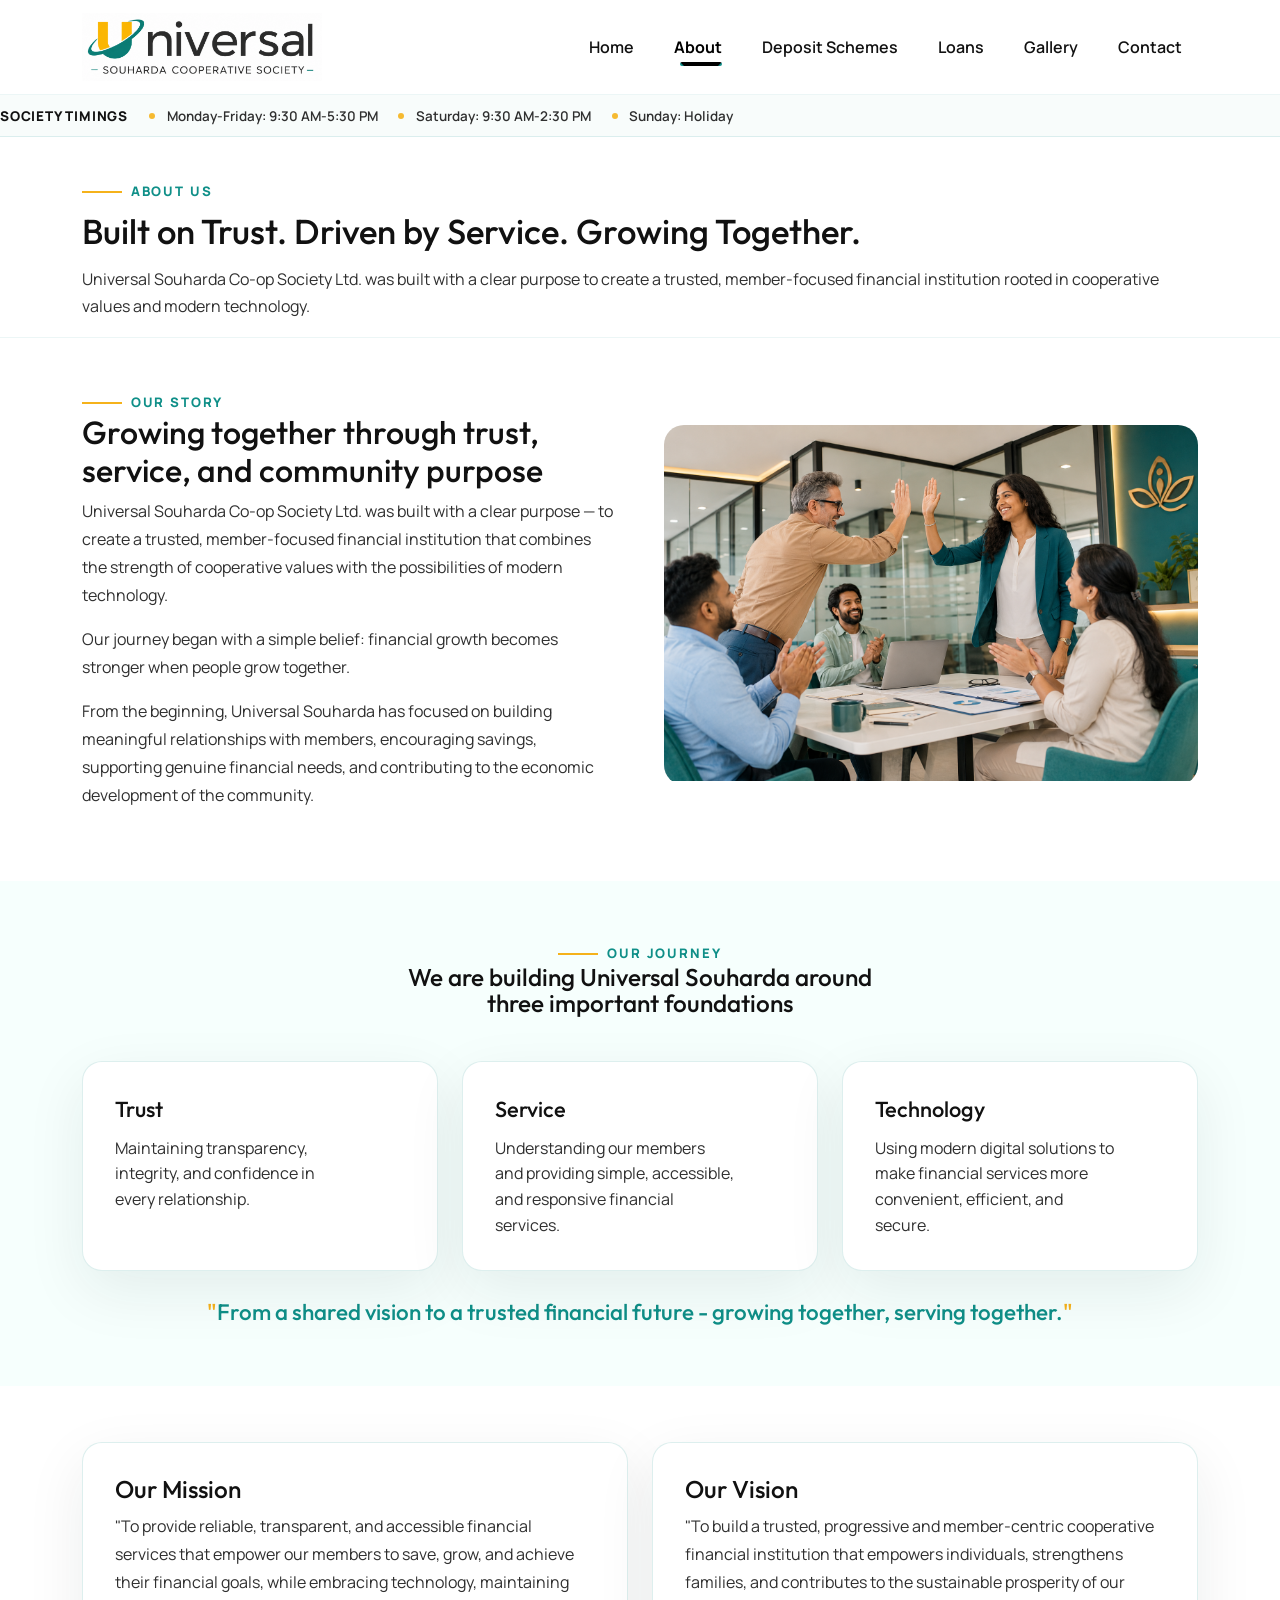
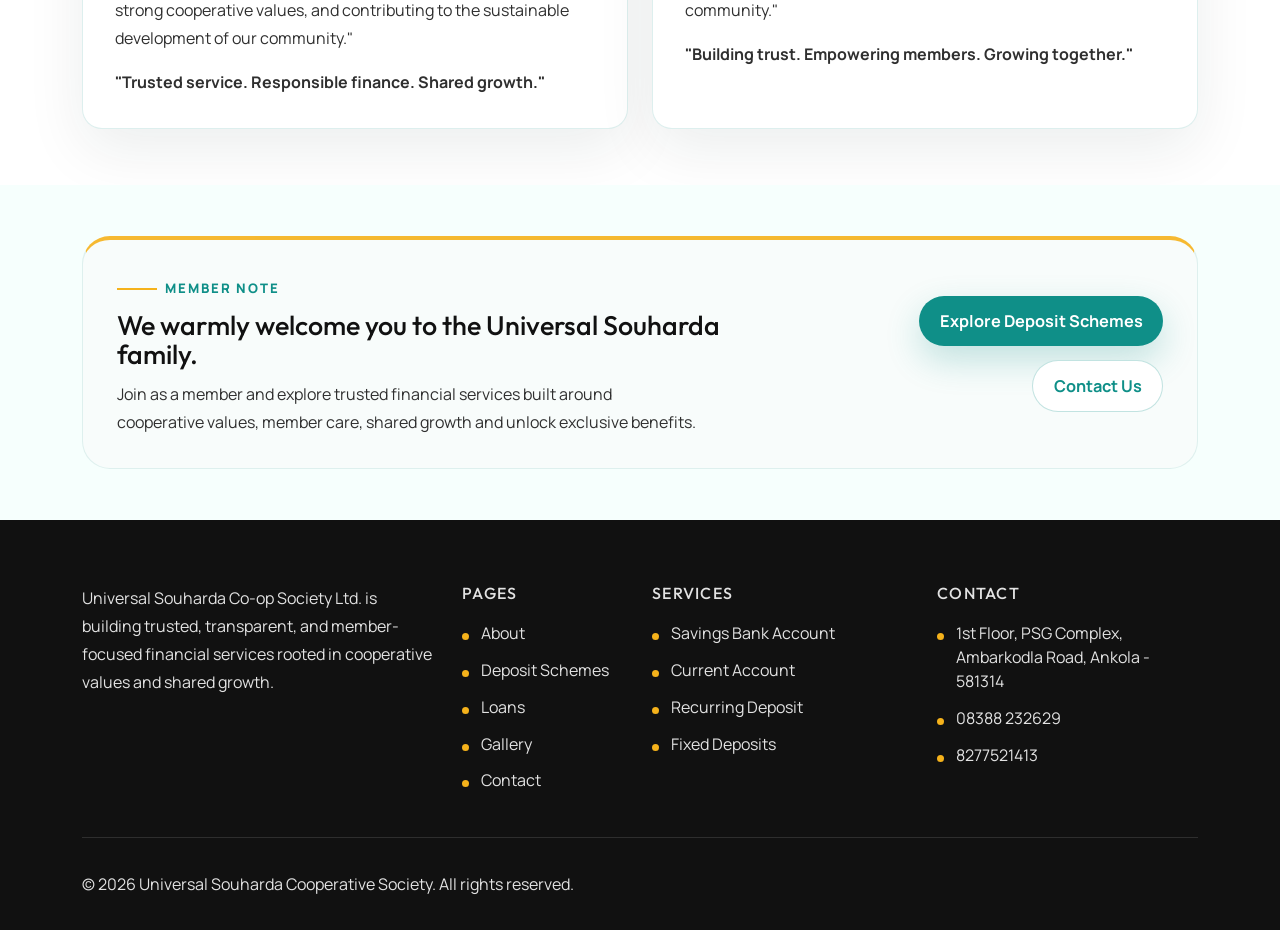
==== about.html @ 8d045203 "We warmly welcome card description updated" ====
<!DOCTYPE html>
<html lang="en">
<head>
  <meta charset="UTF-8">
  <meta name="viewport" content="width=device-width, initial-scale=1.0">
  <title>Universal Souharda Cooperative Society | About</title>
  <meta name="description" content="Learn about Universal Souharda Cooperative Society, our story, journey, mission, vision, and core values.">
  <link rel="icon" href="assets/favicon/favicon.ico">
  <link rel="icon" type="image/png" sizes="32x32" href="assets/favicon/favicon-32x32.png">
  <link rel="icon" type="image/png" sizes="16x16" href="assets/favicon/favicon-16x16.png">
  <link rel="apple-touch-icon" sizes="180x180" href="assets/favicon/apple-touch-icon.png">
  <link rel="manifest" href="assets/favicon/site.webmanifest">
  <link rel="preconnect" href="https://fonts.googleapis.com">
  <link rel="preconnect" href="https://fonts.gstatic.com" crossorigin>
  <link href="https://fonts.googleapis.com/css2?family=Manrope:wght@400;500;600;700;800&family=Outfit:wght@500;600;700&display=swap" rel="stylesheet">
  <link href="https://cdn.jsdelivr.net/npm/bootstrap@5.3.3/dist/css/bootstrap.min.css" rel="stylesheet">
  <link rel="stylesheet" href="assets/css/style.css">
</head>
<body data-page="about">
  <nav class="navbar navbar-expand-lg site-navbar sticky-top">
    <div class="container">
      <a class="navbar-brand" href="index.html">
        <img class="brand-logo" src="assets/images/logo.png" alt="Universal Souharda Cooperative Society logo">
      </a>
      <button class="navbar-toggler border-0 shadow-none" type="button" data-bs-toggle="collapse" data-bs-target="#mainNav" aria-controls="mainNav" aria-expanded="false" aria-label="Toggle navigation">
        <span class="navbar-toggler-icon"></span>
      </button>
      <div class="collapse navbar-collapse" id="mainNav">
        <ul class="navbar-nav ms-auto align-items-lg-center gap-lg-2">
          <li class="nav-item"><a class="nav-link" href="index.html">Home</a></li>
          <li class="nav-item dropdown">
            <a class="nav-link dropdown-toggle nav-link--about" href="about.html?section=about" role="button" data-bs-toggle="dropdown" aria-expanded="false">About</a>
            <ul class="dropdown-menu gallery-dropdown-menu site-dropdown-menu">
              <li><a class="dropdown-item" data-about-nav href="about.html?section=about">About Us</a></li>
              <li><a class="dropdown-item" data-about-nav href="about.html?section=staff">Staff</a></li>
              <li><a class="dropdown-item" data-about-nav href="about.html?section=bod">BOD</a></li>
            </ul>
          </li>
          <li class="nav-item"><a class="nav-link" href="deposit-schemes.html">Deposit Schemes</a></li>
          <li class="nav-item"><a class="nav-link" href="loans.html">Loans</a></li>
          <li class="nav-item"><a class="nav-link" href="gallery.html">Gallery</a></li>
          <li class="nav-item"><a class="nav-link" href="contact.html">Contact</a></li>
        </ul>
      </div>
    </div>
  </nav>
  <div class="timing-ticker timing-ticker--continuous" aria-label="Society timings">
    <div class="timing-ticker__track timing-ticker__track--continuous">
      <span class="timing-ticker__label">Society Timings</span>
      <span>Monday-Friday: 9:30 AM-5:30 PM</span>
      <span>Saturday: 9:30 AM-2:30 PM</span>
      <span>Sunday: Holiday</span>
    </div>
  </div>

  <header class="page-hero">
    <div class="container">
      <span class="eyebrow" data-about-hero-eyebrow>About us</span>
      <h1 data-about-hero-title>Built on Trust. Driven by Service. Growing Together.</h1>
      <p data-about-hero-text>Universal Souharda Co-op Society Ltd. was built with a clear purpose to create a trusted, member-focused financial institution rooted in cooperative values and modern technology.</p>
    </div>
  </header>

  <main>
    <section class="section-pad about-purpose" data-about-group="about">
      <div class="container">
        <div class="row g-5 align-items-center">
          <div class="col-lg-6">
            <span class="eyebrow">Our Story</span>
            <h2>Growing together through trust, service, and community purpose</h2>
            <p>Universal Souharda Co-op Society Ltd. was built with a clear purpose — to create a trusted, member-focused financial institution that combines the strength of cooperative values with the possibilities of modern technology.</p>
            <p>Our journey began with a simple belief: financial growth becomes stronger when people grow together.</p>
            <p>From the beginning, Universal Souharda has focused on building meaningful relationships with members, encouraging savings, supporting genuine financial needs, and contributing to the economic development of the community.</p>
          </div>
          <div class="col-lg-6">
            <div class="image-placeholder image-placeholder--medium">
              <img class="section-photo" src="assets/about/management.png" alt="Universal Souharda management team" loading="lazy">
            </div>
          </div>
        </div>
      </div>
    </section>

    <section class="section-pad section-tint about-foundations" data-about-group="about">
      <div class="container">
        <div class="section-heading text-center mx-auto">
          <span class="eyebrow">Our Journey</span>
          <h2>We are building Universal Souharda around three important foundations</h2>
        </div>
        <div class="row g-4">
          <div class="col-md-6 col-xl-4">
            <div class="info-card h-100">
              <h3>Trust</h3>
              <p>Maintaining transparency, integrity, and confidence in every relationship.</p>
            </div>
          </div>
          <div class="col-md-6 col-xl-4">
            <div class="info-card h-100">
              <h3>Service</h3>
              <p>Understanding our members and providing simple, accessible, and responsive financial services.</p>
            </div>
          </div>
          <div class="col-md-6 col-xl-4">
            <div class="info-card h-100">
              <h3>Technology</h3>
              <p>Using modern digital solutions to make financial services more convenient, efficient, and secure.</p>
            </div>
          </div>
        </div>
        <div class="row justify-content-center mt-4">
          <div class="col-lg-10">
            <div class="about-purpose__quote text-center">
              <p class="mb-0"><span class="about-purpose__quote-mark">"</span>From a shared vision to a trusted financial future - growing together, serving together.<span class="about-purpose__quote-mark">"</span></p>
            </div>
          </div>
        </div>
      </div>
    </section>

    <section class="section-pad" data-about-group="about">
      <div class="container">
        <div class="row g-4">
          <div class="col-lg-6">
            <div class="stat-panel h-100">
              <h3>Our Mission</h3>
              <p>"To provide reliable, transparent, and accessible financial services that empower our members to save, grow, and achieve their financial goals, while embracing technology, maintaining strong cooperative values, and contributing to the sustainable development of our community."</p>
              <p class="mb-0"><strong>"Trusted service. Responsible finance. Shared growth."</strong></p>
            </div>
          </div>
          <div class="col-lg-6">
            <div class="stat-panel h-100">
              <h3>Our Vision</h3>
              <p>"To build a trusted, progressive and member-centric cooperative financial institution that empowers individuals, strengthens families, and contributes to the sustainable prosperity of our community."</p>
              <p class="mb-0"><strong>"Building trust. Empowering members. Growing together."</strong></p>
            </div>
          </div>
        </div>
      </div>
    </section>

    <section class="section-pad" data-about-group="staff" hidden>
      <div class="container">
        <div class="gallery-staff-grid">
          <div class="gallery-staff-item">
            <div class="gallery-card gallery-card--staff">
              <div class="gallery-card__image gallery-card__image--staff">
                <img class="gallery-photo gallery-photo--staff" src="assets/staff/Abhishek_U_Naik.jpg" alt="Abhishek U Naik">
              </div>
              <div class="gallery-card__body gallery-card__body--staff">
                <h3>Abhishek U Naik</h3>
              </div>
            </div>
          </div>
          <div class="gallery-staff-item">
            <div class="gallery-card gallery-card--staff">
              <div class="gallery-card__image gallery-card__image--staff">
                <img class="gallery-photo gallery-photo--staff" src="assets/staff/Amisha_A_Naik.png" alt="Amisha A Naik">
              </div>
              <div class="gallery-card__body gallery-card__body--staff">
                <h3>Amisha A Naik</h3>
              </div>
            </div>
          </div>
          <div class="gallery-staff-item">
            <div class="gallery-card gallery-card--staff">
              <div class="gallery-card__image gallery-card__image--staff">
                <img class="gallery-photo gallery-photo--staff" src="assets/staff/Ashwini_A_Naik.jpg" alt="Ashwini A Naik">
              </div>
              <div class="gallery-card__body gallery-card__body--staff">
                <h3>Ashwini A Naik</h3>
              </div>
            </div>
          </div>
          <div class="gallery-staff-item">
            <div class="gallery-card gallery-card--staff">
              <div class="gallery-card__image gallery-card__image--staff">
                <img class="gallery-photo gallery-photo--staff" src="assets/staff/Prashant_V_Achari.jpg" alt="Prashant V Achari">
              </div>
              <div class="gallery-card__body gallery-card__body--staff">
                <h3>Prashant V Achari</h3>
              </div>
            </div>
          </div>
          <div class="gallery-staff-item">
            <div class="gallery-card gallery-card--staff">
              <div class="gallery-card__image gallery-card__image--staff">
                <img class="gallery-photo gallery-photo--staff" src="assets/staff/Someshwar_T_Gouda.jpg" alt="Someshwar T Gouda">
              </div>
              <div class="gallery-card__body gallery-card__body--staff">
                <h3>Someshwar T Gouda</h3>
              </div>
            </div>
          </div>
          <div class="gallery-staff-item">
            <div class="gallery-card gallery-card--staff">
              <div class="gallery-card__image gallery-card__image--staff">
                <img class="gallery-photo gallery-photo--staff" src="assets/staff/Vasant_G_Gouda.jpg" alt="Vasant G Gouda">
              </div>
              <div class="gallery-card__body gallery-card__body--staff">
                <h3>Vasant G Gouda</h3>
              </div>
            </div>
          </div>
        </div>
      </div>
    </section>

    <section class="section-pad about-bod-section" data-about-group="board-members" hidden>
      <div class="container">
        <div class="about-bod-layout">
          <div class="about-bod-copy">
            <span class="eyebrow">Board of Directors</span>
            <h2>Leadership guiding the cooperative vision</h2>
            <p>Meet the leadership representing the vision and governance of Universal Souharda.</p>
          </div>
          <div class="about-bod-profile">
            <div class="about-bod-profile__media">
              <img class="gallery-photo gallery-photo--staff" src="assets/staff/Rajat_S_Bhat.png" alt="Rajat S Bhat">
            </div>
            <div class="about-bod-profile__body">
              <h3>Rajat S Bhat</h3>
            </div>
          </div>
        </div>
      </div>
    </section>

    <section class="section-pad member-note-section">
      <div class="container">
        <div class="member-cta">
          <div class="member-cta__content">
            <span class="eyebrow">Member Note</span>
            <h2>We warmly welcome you to the Universal Souharda family.</h2>
            <p>Join as a member and explore trusted financial services built around cooperative values, member care, shared growth and unlock exclusive benefits.</p>
          </div>
          <div class="member-cta__actions">
            <a class="btn btn-brand" href="deposit-schemes.html">Explore Deposit Schemes</a>
            <a class="btn btn-outline-brand" href="contact.html">Contact Us</a>
          </div>
        </div>
      </div>
    </section>

  </main>

  <footer class="site-footer">
    <div class="container">
      <div class="row g-4 align-items-start">
        <div class="col-lg-4">
          <p class="mb-0">Universal Souharda Co-op Society Ltd. is building trusted, transparent, and member-focused financial services rooted in cooperative values and shared growth.</p>
        </div>
        <div class="col-sm-6 col-lg-2">
          <h3>Pages</h3>
          <ul class="footer-links">
            <li><a href="about.html">About</a></li>
            <li><a href="deposit-schemes.html">Deposit Schemes</a></li>
            <li><a href="loans.html">Loans</a></li>
            <li><a href="gallery.html">Gallery</a></li>
            <li><a href="contact.html">Contact</a></li>
          </ul>
        </div>
        <div class="col-sm-6 col-lg-3">
          <h3>Services</h3>
          <ul class="footer-links">
            <li><a href="deposit-schemes.html">Savings Bank Account</a></li>
            <li><a href="deposit-schemes.html">Current Account</a></li>
            <li><a href="deposit-schemes.html">Recurring Deposit</a></li>
            <li><a href="deposit-schemes.html">Fixed Deposits</a></li>
          </ul>
        </div>
        <div class="col-lg-3">
          <h3>Contact</h3>
          <ul class="footer-contact">
            <li>1st Floor, PSG Complex, Ambarkodla Road, Ankola - 581314</li>
            <li><a href="tel:08388232629">08388 232629</a></li>
            <li><a href="tel:8277521413">8277521413</a></li>
          </ul>
        </div>
      </div>
      <div class="footer-bottom">
        <p class="mb-0">&#169; 2026 Universal Souharda Cooperative Society. All rights reserved.</p>
      </div>
    </div>
  </footer>

  <script src="https://cdn.jsdelivr.net/npm/bootstrap@5.3.3/dist/js/bootstrap.bundle.min.js"></script>
  <script src="assets/js/main.js"></script>
</body>
</html>
---- assets/css/style.css ----
:root {
  --brand-teal: #0f8f88;
  --brand-gold: #f5b21b;
  --brand-ink: #111111;
  --brand-muted: #2f2f2f;
  --brand-surface: #ffffff;
  --brand-tint: #f6fffd;
  --brand-gold-tint: #fffaf0;
  --brand-border: rgba(15, 143, 136, 0.14);
  --shadow-soft: 0 20px 60px rgba(18, 38, 36, 0.08);
  --radius-lg: 28px;
  --radius-md: 20px;
  --radius-sm: 14px;
}

* {
  box-sizing: border-box;
}

html {
  scroll-behavior: smooth;
}

body {
  margin: 0;
  font-family: "Manrope", sans-serif;
  color: var(--brand-ink);
  background: var(--brand-surface);
  overflow-x: hidden;
}

h1,
h2,
h3,
h4,
.navbar-brand strong {
  font-family: "Outfit", sans-serif;
}

a {
  color: inherit;
  text-decoration: none;
}

img {
  max-width: 100%;
}

p {
  color: var(--brand-muted);
  line-height: 1.75;
}

.site-navbar {
  background: rgba(255, 255, 255, 0.96);
  backdrop-filter: blur(16px);
  border-bottom: 1px solid rgba(15, 143, 136, 0.08);
}

.timing-ticker {
  background: rgba(15, 143, 136, 0.08);
  border-bottom: 1px solid rgba(15, 143, 136, 0.12);
  overflow: hidden;
  white-space: nowrap;
}

.timing-ticker__track {
  display: inline-flex;
  align-items: center;
  gap: 2.5rem;
  min-width: 100%;
  padding: 0.45rem 0;
  color: var(--brand-ink);
  font-size: 0.82rem;
  font-weight: 700;
  animation: ticker-scroll 40s linear infinite;
}

.timing-ticker__track span::after {
  content: "|";
  margin-left: 2.5rem;
  color: var(--brand-gold);
}

.timing-ticker__track span:last-child::after {
  content: "";
  margin-left: 0;
}

.timing-ticker--continuous {
  background: #f8fcfb;
}

.timing-ticker__track--continuous {
  display: inline-flex;
  align-items: center;
  gap: 0.85rem 1.3rem;
  min-width: auto;
  padding: 0.65rem 0;
  animation: ticker-scroll 36s linear infinite;
  font-size: 0.84rem;
  font-weight: 600;
  color: var(--brand-muted);
}

.timing-ticker__track--continuous span {
  position: relative;
}

.timing-ticker__track--continuous span::after {
  content: "";
  margin-left: 0;
}

.timing-ticker__track--continuous span + span {
  padding-left: 1.1rem;
}

.timing-ticker__track--continuous span + span::before {
  content: "";
  position: absolute;
  left: 0;
  top: 50%;
  width: 6px;
  height: 6px;
  border-radius: 50%;
  background: rgba(245, 178, 27, 0.9);
  transform: translateY(-50%);
}

.timing-ticker__label {
  color: var(--brand-ink);
  font-weight: 800;
  letter-spacing: 0.06em;
  text-transform: uppercase;
}

.navbar-brand,
.footer-brand {
  display: inline-flex;
  align-items: center;
  gap: 0.85rem;
}

.brand-mark {
  display: inline-grid;
  place-items: center;
  width: 54px;
  height: 54px;
  border-radius: 18px 18px 18px 10px;
  background: var(--brand-teal);
  color: white;
  font-family: "Outfit", sans-serif;
  font-size: 1.8rem;
  font-weight: 700;
  box-shadow: var(--shadow-soft);
}

.brand-logo {
  width: 240px;
  height: auto;
  display: block;
  object-fit: contain;
}

.brand-logo--footer {
  width: 210px;
}

.brand-text {
  display: flex;
  flex-direction: column;
  line-height: 1.05;
}

.brand-text strong {
  font-size: 1.4rem;
  color: var(--brand-ink);
}

.brand-text small {
  font-size: 0.74rem;
  letter-spacing: 0.15em;
  text-transform: uppercase;
  color: var(--brand-teal);
}

.nav-link {
  position: relative;
  color: var(--brand-ink);
  font-weight: 600;
  padding: 0.75rem 1rem !important;
}

.nav-link.active,
.nav-link:hover {
  color: var(--brand-teal);
}

.dropdown-toggle::after {
  margin-left: 0.4rem;
  vertical-align: 0.18em;
  transition: transform 0.2s ease;
}

.gallery-dropdown-menu {
  min-width: 168px;
  margin-top: 0.72rem;
  padding: 0.38rem;
  border: 1px solid rgba(15, 143, 136, 0.1);
  border-radius: 18px;
  background: rgba(255, 255, 255, 0.98);
  box-shadow: 0 10px 22px rgba(18, 38, 36, 0.05);
  backdrop-filter: blur(8px);
}

.gallery-dropdown-menu li + li {
  margin-top: 0.32rem;
}

.gallery-dropdown-menu .dropdown-item {
  position: relative;
  border-radius: 10px;
  padding: 0.42rem 0.78rem;
  font-weight: 600;
  color: var(--brand-ink);
  background: transparent;
  transition: background-color 0.2s ease, color 0.2s ease;
}

.gallery-dropdown-menu .dropdown-item:hover,
.gallery-dropdown-menu .dropdown-item:focus {
  background: rgba(245, 178, 27, 0.09);
  color: var(--brand-ink);
}

.gallery-dropdown-menu .dropdown-item.active,
.gallery-dropdown-menu .dropdown-item:active {
  background: rgba(15, 143, 136, 0.1);
  color: var(--brand-teal);
}

.gallery-dropdown-menu .dropdown-item.active {
  padding-left: 0.95rem;
}

.nav-link.dropdown-toggle.show {
  color: var(--brand-teal);
}

.nav-link.dropdown-toggle.show::after {
  transform: rotate(180deg);
}

.nav-link--about:focus,
.gallery-dropdown-menu .dropdown-item:focus {
  box-shadow: none;
  outline: none;
}

.nav-link.active {
  font-weight: 700;
}

.nav-link.active::after {
  content: "";
  position: absolute;
  left: 1rem;
  right: 1rem;
  bottom: 0.35rem;
  height: 2px;
  background: var(--brand-teal);
  border-radius: 999px;
}

.btn-brand {
  border: none;
  background: var(--brand-teal);
  color: white;
  border-radius: 999px;
  padding: 0.92rem 1.5rem;
  font-weight: 700;
  box-shadow: 0 14px 35px rgba(15, 143, 136, 0.24);
}

.btn-brand:hover {
  color: white;
  background: #0c7a74;
}

.btn-outline-brand {
  border: 1px solid rgba(15, 143, 136, 0.25);
  border-radius: 999px;
  padding: 0.92rem 1.5rem;
  font-weight: 700;
  color: var(--brand-teal);
  background: #ffffff;
}

.btn-outline-brand:hover {
  background: var(--brand-tint);
  color: var(--brand-teal);
}

.hero-section,
.page-hero,
.section-pad {
  position: relative;
}

.hero-section {
  padding: 5.5rem 0 4.5rem;
  overflow: hidden;
  background: #ffffff;
}

.hero-section h1 {
  font-size: clamp(2.2rem, 4vw, 4.8rem);
  line-height: 1.04;
  margin: 0.85rem 0 1.2rem;
  max-width: 12ch;
}

.page-hero h1 {
  font-size: clamp(1.85rem, 2.7vw, 2.75rem);
  line-height: 1.08;
  margin: 0.7rem 0 0.85rem;
  max-width: 16ch;
}

.lead {
  font-size: 1.1rem;
  max-width: 60ch;
}

.hero-trust-points {
  display: flex;
  flex-wrap: wrap;
  gap: 0.85rem;
  margin-top: 1.4rem;
}

.hero-trust-points span {
  display: inline-flex;
  align-items: center;
  padding: 0.7rem 1rem;
  border-radius: 999px;
  background: rgba(15, 143, 136, 0.05);
  border: 1px solid rgba(15, 143, 136, 0.12);
  color: var(--brand-ink);
  font-weight: 700;
  line-height: 1.2;
}

.eyebrow {
  display: inline-flex;
  align-items: center;
  gap: 0.55rem;
  font-size: 0.82rem;
  letter-spacing: 0.14em;
  text-transform: uppercase;
  color: var(--brand-teal);
  font-weight: 800;
}

.eyebrow::before {
  content: "";
  width: 40px;
  height: 2px;
  background: var(--brand-gold);
}

.hero-panel {
  position: relative;
  padding: 1.6rem;
  border-radius: var(--radius-lg);
  background: #ffffff;
  box-shadow: var(--shadow-soft);
  border: 1px solid rgba(15, 143, 136, 0.1);
}

.hero-panel--sync {
  border-top: 4px solid var(--brand-gold);
}

.hero-panel__label,
.loan-badge {
  display: inline-block;
  padding: 0.45rem 0.8rem;
  border-radius: 999px;
  background: rgba(245, 178, 27, 0.16);
  color: #9a6700;
  font-size: 0.78rem;
  font-weight: 800;
  letter-spacing: 0.08em;
  text-transform: uppercase;
}

.hero-panel h2 {
  margin: 1rem 0 0.9rem;
  font-size: clamp(2rem, 2.8vw, 3rem);
  line-height: 1.1;
}

.hero-panel__intro {
  margin-bottom: 1.4rem;
}

.hero-panel__card--light h2 {
  margin-bottom: 1rem;
  font-size: clamp(1.8rem, 2.6vw, 2.5rem);
}

.hero-panel__card--light p {
  color: var(--brand-muted);
}

.hero-panel__card p,
.hero-panel__card li {
  color: rgba(255, 255, 255, 0.82);
}

.hero-panel__card--light p,
.hero-panel__card--light li {
  color: var(--brand-muted);
}

.hero-feature-list {
  display: grid;
  gap: 0.9rem;
  margin-top: 1.1rem;
}

.hero-feature-item {
  display: flex;
  align-items: flex-start;
  gap: 1rem;
  padding: 1rem 1.05rem;
  border: 1px solid rgba(15, 143, 136, 0.1);
  border-radius: 16px;
  background: rgba(15, 143, 136, 0.02);
}

.hero-feature-item strong {
  display: block;
  margin-bottom: 0.35rem;
  color: var(--brand-ink);
  font-size: 1rem;
}

.hero-feature-item p {
  margin: 0;
  font-size: 0.95rem;
  line-height: 1.6;
}

.hero-feature-item__icon {
  display: inline-grid;
  place-items: center;
  width: 40px;
  min-width: 40px;
  height: 40px;
  border-radius: 12px;
  background: rgba(15, 143, 136, 0.08);
  color: var(--brand-teal);
  font-weight: 800;
  font-size: 0.85rem;
}

.hero-panel__foot {
  display: flex;
  justify-content: space-between;
  align-items: center;
  gap: 1rem;
  margin-top: 1.2rem;
  padding-top: 1rem;
  border-top: 1px solid rgba(15, 143, 136, 0.1);
  font-size: 0.92rem;
}

.hero-panel__foot span {
  color: var(--brand-muted);
  font-weight: 700;
}

.hero-panel__foot a {
  color: var(--brand-teal);
  font-weight: 700;
}

.hero-image-frame {
  overflow: hidden;
  border-radius: var(--radius-lg);
  border: none;
  box-shadow: none;
  background: transparent;
}

.hero-image {
  width: 100%;
  height: 100%;
  min-height: 620px;
  object-fit: cover;
  display: block;
}

.feature-list,
.detail-list,
.footer-links,
.footer-contact {
  list-style: none;
  padding: 0;
  margin: 0;
}

.feature-list li,
.detail-list li,
.footer-links li,
.footer-contact li {
  position: relative;
  padding-left: 1.2rem;
  margin-bottom: 0.8rem;
}

.feature-list li::before,
.detail-list li::before,
.footer-links li::before,
.footer-contact li::before {
  content: "";
  position: absolute;
  left: 0;
  top: 0.75rem;
  width: 7px;
  height: 7px;
  border-radius: 50%;
  background: var(--brand-gold);
}

.hero-metrics {
  max-width: 840px;
}

.hero-metrics > [class*="col-"] {
  display: flex;
}

.metric-card,
.info-card,
.loan-card,
.stat-panel,
.contact-panel,
.form-panel,
.gallery-card {
  border-radius: var(--radius-md);
  background: #ffffff;
  border: 1px solid var(--brand-border);
  box-shadow: var(--shadow-soft);
}

.metric-card {
  padding: 1.4rem;
  width: 100%;
  min-height: 176px;
  display: flex;
  flex-direction: column;
  justify-content: flex-start;
}

.metric-card h3 {
  margin: 0;
  font-size: 2rem;
  color: var(--brand-teal);
}

.metric-card p {
  margin: 0.6rem 0 0;
  line-height: 1.55;
  max-width: 15ch;
}

.section-pad {
  padding: 5rem 0;
}

.section-tint {
  background: var(--brand-tint);
}

.section-heading {
  max-width: 700px;
  margin-bottom: 2rem;
}

.section-heading h2,
.contact-panel h2,
.form-panel h2,
.page-hero h1 {
  margin-bottom: 1rem;
}

.section-heading h2,
.info-card h3,
.loan-card h3,
.stat-panel h3,
.gallery-card__body h3,
.contact-panel h2,
.form-panel h2 {
  font-size: clamp(1.3rem, 1.9vw, 1.9rem);
}

.info-card,
.loan-card,
.stat-panel,
.contact-panel,
.form-panel {
  padding: 2rem;
}

.info-card__icon {
  display: inline-grid;
  place-items: center;
  width: 52px;
  height: 52px;
  margin-bottom: 1.25rem;
  border-radius: 16px;
  background: rgba(15, 143, 136, 0.08);
  color: var(--brand-teal);
  font-weight: 800;
}

.image-placeholder,
.gallery-tile,
.gallery-card__image {
  position: relative;
  overflow: hidden;
  border-radius: var(--radius-md);
  background: transparent;
  border: none;
}

.image-placeholder::before,
.gallery-tile::before,
.gallery-card__image::before {
  content: "";
  position: absolute;
  inset: 0;
  background: none;
}

.image-placeholder span,
.gallery-tile span {
  position: absolute;
  left: 1.2rem;
  bottom: 1rem;
  font-weight: 700;
  color: var(--brand-ink);
}

.section-photo {
  width: 100%;
  height: auto;
  object-fit: cover;
  display: block;
}

.image-placeholder--large {
  min-height: 420px;
}

.image-placeholder--photo {
  min-height: 0;
}

.image-placeholder--medium {
  min-height: 360px;
}

.image-placeholder--map {
  min-height: 240px;
  margin-top: 1rem;
}

.contact-map-section {
  padding: 0.4rem 0 0;
}

.contact-map-embed {
  position: relative;
  overflow: hidden;
  border-radius: 18px;
  border: 1px solid rgba(15, 143, 136, 0.12);
  box-shadow: 0 14px 34px rgba(18, 38, 36, 0.06);
  background: #ffffff;
}

.contact-map-pin {
  position: absolute;
  top: 46%;
  left: 56.5%;
  transform: translate(-50%, -100%);
  z-index: 2;
  width: 22px;
  height: 22px;
  padding: 0;
  border: 0;
  background: transparent;
  cursor: default;
}

.contact-map-pin__dot {
  position: relative;
  display: block;
  width: 22px;
  height: 22px;
  border-radius: 50% 50% 50% 0;
  transform: rotate(-45deg);
  background: var(--brand-teal);
  border: 2px solid #ffffff;
  box-shadow: 0 6px 14px rgba(15, 143, 136, 0.28);
}

.contact-map-pin__dot::after {
  content: "";
  position: absolute;
  top: 50%;
  left: 50%;
  width: 7px;
  height: 7px;
  border-radius: 50%;
  background: var(--brand-gold);
  transform: translate(-50%, -50%);
}

.contact-map-pin__tooltip {
  position: absolute;
  left: 50%;
  bottom: calc(100% + 12px);
  transform: translateX(-50%);
  min-width: max-content;
  max-width: 260px;
  padding: 0.55rem 0.8rem;
  border-radius: 10px;
  background: rgba(23, 31, 37, 0.92);
  color: #ffffff;
  font-size: 0.82rem;
  font-weight: 600;
  line-height: 1.35;
  opacity: 0;
  visibility: hidden;
  transition: opacity 0.18s ease, transform 0.18s ease, visibility 0.18s ease;
  pointer-events: none;
}

.contact-map-pin__tooltip::after {
  content: "";
  position: absolute;
  top: 100%;
  left: 50%;
  width: 10px;
  height: 10px;
  background: rgba(23, 31, 37, 0.92);
  transform: translateX(-50%) rotate(45deg);
}

.contact-map-pin:hover .contact-map-pin__tooltip,
.contact-map-pin:focus-visible .contact-map-pin__tooltip {
  opacity: 1;
  visibility: visible;
  transform: translateX(-50%) translateY(-2px);
}

.contact-map-embed iframe {
  display: block;
  width: 100%;
  height: 360px;
  border: 0;
}

.contact-map-actions {
  display: flex;
  justify-content: flex-end;
  margin-top: 0.85rem;
}

.loan-card {
  height: 100%;
}

.loan-card--featured {
  background: var(--brand-teal);
}

.loan-card--featured,
.loan-card--featured p,
.loan-card--featured li,
.loan-card--featured h3 {
  color: white;
}

.loan-card--featured .info-card__icon {
  background: rgba(255, 255, 255, 0.16);
  color: #ffffff;
}

.loan-card--featured .detail-list li::before {
  background: rgba(255, 255, 255, 0.8);
}

.gallery-strip {
  background: var(--brand-gold-tint);
}

.core-values-section {
  position: relative;
  overflow: hidden;
  background: var(--brand-tint);
}

.core-values-shell {
  position: relative;
  z-index: 1;
  max-width: 1040px;
  margin: 0 auto;
  padding: 3rem 2.4rem;
  border-radius: var(--radius-lg);
  background: #ffffff;
  border: 1px solid var(--brand-border);
  border-top: 4px solid var(--brand-gold);
  box-shadow: var(--shadow-soft);
}

.core-values-shell .section-heading {
  max-width: 760px;
  margin-bottom: 2rem;
}

.core-values-cloud {
  display: flex;
  flex-wrap: wrap;
  justify-content: center;
  gap: 0.9rem;
  max-width: 860px;
  margin: 0 auto;
}

.core-value-pill {
  display: inline-flex;
  align-items: center;
  justify-content: center;
  min-height: 58px;
  padding: 0.9rem 1.35rem;
  border-radius: 999px;
  background: #ffffff;
  border: 1px solid rgba(15, 143, 136, 0.14);
  box-shadow: 0 10px 24px rgba(18, 38, 36, 0.05);
  font-family: "Outfit", sans-serif;
  font-size: 1.04rem;
  font-weight: 600;
  line-height: 1.2;
  color: var(--brand-ink);
  text-align: center;
  transition: transform 0.25s ease, box-shadow 0.25s ease, border-color 0.25s ease, color 0.25s ease;
}

.core-value-pill:hover {
  transform: translateY(-2px);
  box-shadow: 0 14px 30px rgba(18, 38, 36, 0.08);
  border-color: rgba(15, 143, 136, 0.24);
  color: var(--brand-teal);
}

.core-value-pill--large {
  padding-left: 1.65rem;
  padding-right: 1.65rem;
}

.core-value-pill--wide {
  padding-left: 1.9rem;
  padding-right: 1.9rem;
}

.member-note-section {
  background: var(--brand-tint);
}

.member-cta {
  display: flex;
  align-items: center;
  justify-content: space-between;
  gap: 2rem;
  padding: 2rem 2.1rem;
  border-radius: var(--radius-lg);
  background: #f8fcfb;
  border: 1px solid rgba(15, 143, 136, 0.1);
  border-top: 4px solid rgba(245, 178, 27, 0.9);
}

.member-cta__content {
  max-width: 700px;
}

.member-cta h2 {
  margin: 0.75rem 0 0.7rem;
  font-size: clamp(1.55rem, 2.1vw, 2.05rem);
  line-height: 1.08;
}

.member-cta p {
  margin: 0;
  max-width: 58ch;
}

.member-cta__actions {
  display: flex;
  flex-wrap: wrap;
  gap: 0.85rem;
  justify-content: flex-end;
}

.member-cta__actions .btn {
  padding: 0.72rem 1.15rem;
  font-size: 0.98rem;
}

.member-note-banner {
  max-width: 860px;
  margin: 0 auto;
  padding: 0;
}

.member-note-banner__content {
  padding-left: 1.4rem;
  border-left: 4px solid var(--brand-gold);
}

.member-note-banner h2 {
  margin: 0.75rem 0 0.65rem;
  font-size: clamp(1.75rem, 2.6vw, 2.45rem);
  line-height: 1.1;
}

.member-note-banner p {
  margin: 0;
  max-width: 62ch;
}

.gallery-tile {
  min-height: 250px;
  box-shadow: var(--shadow-soft);
  overflow: hidden;
}

.gallery-tile .gallery-photo {
  position: absolute;
  inset: 0;
  z-index: 0;
}

.gallery-tile span {
  z-index: 1;
  background: rgba(17, 17, 17, 0.68);
  color: #ffffff;
  padding: 0.42rem 0.8rem;
  border-radius: 999px;
}

.gallery-tile--warm,
.gallery-card--warm .gallery-card__image {
  background: rgba(245, 178, 27, 0.08);
}

.gallery-tile--dark,
.gallery-card--dark .gallery-card__image {
  background: rgba(15, 143, 136, 0.08);
}

.gallery-tile--soft,
.gallery-card--soft .gallery-card__image {
  background: rgba(15, 143, 136, 0.04);
}

.page-hero {
  padding: 2.8rem 0 1.2rem;
  border-bottom: 1px solid rgba(15, 143, 136, 0.08);
}

.page-hero p {
  max-width: 58ch;
  margin-bottom: 0;
  font-size: 1rem;
  line-height: 1.7;
}

[data-page="gallery"] .page-hero {
  padding: 2.6rem 0 0.8rem;
  border-bottom: none;
}

[data-page="gallery"] .page-hero h1 {
  max-width: none;
  font-size: clamp(1.9rem, 2.8vw, 2.7rem);
  margin-bottom: 0.7rem;
}

[data-page="gallery"] main .section-pad:first-child {
  padding-top: 0.1rem;
}

[data-page="gallery"] .gallery-category__intro,
[data-page="about"] .gallery-category__intro {
  margin-bottom: 1.35rem;
}

[data-page="gallery"] .gallery-category + .gallery-category {
  margin-top: 0;
}

[data-page="gallery"] .page-hero p {
  max-width: 60ch;
}

[data-page="gallery"] .gallery-page-tabs {
  display: flex;
  flex-wrap: wrap;
  gap: 1rem 1.5rem;
  margin-top: 1rem;
  padding-bottom: 0;
  border-bottom: none;
}

[data-page="gallery"] .gallery-page-tab {
  position: relative;
  padding: 0 0 0.55rem;
  color: var(--brand-muted);
  font-family: "Outfit", sans-serif;
  font-size: 0.98rem;
  font-weight: 600;
  text-decoration: none;
  transition: color 0.2s ease;
}

[data-page="gallery"] .gallery-page-tab:hover,
[data-page="gallery"] .gallery-page-tab.is-active {
  color: var(--brand-ink);
}

[data-page="gallery"] .gallery-page-tab::after {
  content: "";
  position: absolute;
  left: 0;
  right: 0;
  bottom: 0;
  height: 2px;
  border-radius: 999px;
  background: transparent;
  transition: background-color 0.2s ease;
}

[data-page="gallery"] .gallery-page-tab.is-active::after,
[data-page="gallery"] .gallery-page-tab:hover::after {
  background: linear-gradient(90deg, var(--brand-teal) 0 72%, var(--brand-gold) 72% 100%);
}

[data-page="gallery"] .gallery-category__intro .eyebrow,
[data-page="about"] .gallery-category__intro .eyebrow {
  margin-bottom: 0.55rem;
}

[data-page="about"] .page-hero h1 {
  max-width: none;
  white-space: nowrap;
}

[data-page="about"] .page-hero p {
  max-width: none;
  width: 100%;
}

[data-page="about"] .page-hero .text-nowrap {
  white-space: normal;
}

[data-page="loans"] .page-hero h1 {
  max-width: none;
  white-space: nowrap;
}

[data-page="loans"] .page-hero p {
  max-width: none;
  width: 100%;
}

[data-page="contact"] .page-hero h1 {
  max-width: none;
  white-space: nowrap;
}

[data-page="contact"] .page-hero p {
  max-width: none;
  width: 100%;
}

body:not([data-page="home"]) .page-hero {
  padding: 2.35rem 0 1rem;
}

body:not([data-page="home"]) .section-pad {
  padding: 3.5rem 0;
}

body:not([data-page="home"]) main .section-pad:first-child {
  padding-top: 3rem;
}

body:not([data-page="home"]) .member-note-section {
  padding-top: 3.2rem;
  padding-bottom: 3.2rem;
}

body:not([data-page="home"]) .btn-brand,
body:not([data-page="home"]) .btn-outline-brand {
  padding: 0.8rem 1.3rem;
  font-size: 1.02rem;
}

.about-foundations .section-heading {
  max-width: 860px;
  margin-bottom: 2.75rem;
}

.about-foundations .section-heading h2 {
  max-width: 30ch;
  margin-left: auto;
  margin-right: auto;
  line-height: 1.08;
}

.about-foundations .row.g-4 {
  --bs-gutter-y: 1.5rem;
}

.about-foundations .info-card {
  padding: 2.15rem 2rem 2rem;
  min-height: 210px;
}

.about-foundations .info-card h3 {
  margin-bottom: 0.85rem;
  font-size: clamp(1.28rem, 1.7vw, 1.7rem);
}

.about-foundations .info-card p {
  margin-bottom: 0;
  max-width: 24ch;
  line-height: 1.6;
}

.about-foundations .stat-panel {
  padding: 1.8rem 2rem;
}

.about-foundations .stat-panel p {
  font-size: 1.12rem;
  line-height: 1.7;
}

.about-purpose .row.g-4 {
  --bs-gutter-y: 1.5rem;
}

.about-purpose .stat-panel {
  padding: 2rem 2rem 1.85rem;
  min-height: 100%;
}

.about-purpose .stat-panel h3 {
  margin-bottom: 1.1rem;
  font-size: clamp(1.42rem, 1.95vw, 1.85rem);
  line-height: 1.08;
}

.about-purpose .stat-panel p {
  margin-bottom: 1.15rem;
  max-width: 31ch;
  line-height: 1.72;
}

.about-purpose .stat-panel p strong {
  display: inline-block;
  margin-top: 0.25rem;
  line-height: 1.5;
}

.about-purpose__quote {
  display: flex;
  align-items: center;
  justify-content: center;
  height: 100%;
  padding: 0;
}

.about-purpose__quote-mark {
  color: var(--brand-gold);
}

.about-purpose__quote p {
  margin: 0;
  color: var(--brand-teal);
  font-family: "Outfit", sans-serif;
  font-size: clamp(1.08rem, 1.75vw, 1.4rem);
  font-weight: 500;
  line-height: 1.55;
}

[data-page="deposit-schemes"] .deposit-hero {
  padding: 2.2rem 0 0.9rem;
}

[data-page="deposit-schemes"] .deposit-hero__content {
  position: relative;
  max-width: none;
  width: 100%;
}

[data-page="deposit-schemes"] .deposit-hero h1 {
  max-width: none;
  font-size: clamp(1.8rem, 2.35vw, 2.7rem);
  white-space: nowrap;
  margin-bottom: 0.8rem;
}

[data-page="deposit-schemes"] .deposit-hero p {
  max-width: 78ch;
  margin-bottom: 0;
}

[data-page="deposit-schemes"] .deposit-hero__accent {
  display: inline-flex;
  width: 118px;
  height: 10px;
  margin-top: 1rem;
  border-radius: 999px;
  background:
    linear-gradient(90deg, rgba(15, 143, 136, 0.92) 0 68%, rgba(245, 178, 27, 0.95) 68% 100%);
  opacity: 0.9;
}

[data-page="deposit-schemes"] .deposit-quick-nav {
  display: flex;
  gap: 0.7rem;
  width: fit-content;
  max-width: 100%;
  margin-top: 1rem;
  padding: 0;
  overflow-x: auto;
  background: transparent;
  border: none;
  border-radius: 0;
  box-shadow: none;
  scrollbar-width: thin;
}

[data-page="deposit-schemes"] .deposit-quick-nav a {
  flex: 0 0 auto;
  display: inline-flex;
  align-items: center;
  gap: 0.55rem;
  padding: 0.78rem 1.18rem;
  border-radius: 999px;
  border: 1px solid rgba(15, 143, 136, 0.12);
  background: #ffffff;
  color: var(--brand-ink);
  font-weight: 700;
  font-size: 0.95rem;
  text-decoration: none;
  line-height: 1;
  transition: border-color 0.2s ease, color 0.2s ease, background-color 0.2s ease, box-shadow 0.2s ease, transform 0.2s ease;
}

[data-page="deposit-schemes"] .deposit-quick-nav a::before {
  content: "";
  width: 8px;
  height: 8px;
  border-radius: 50%;
  background: rgba(245, 178, 27, 0.95);
  box-shadow: 0 0 0 4px rgba(245, 178, 27, 0.12);
  flex: 0 0 auto;
}

[data-page="deposit-schemes"] .deposit-quick-nav a:hover,
[data-page="deposit-schemes"] .deposit-quick-nav a:focus-visible {
  color: var(--brand-teal);
  border-color: rgba(15, 143, 136, 0.18);
  background: #ffffff;
  box-shadow: 0 8px 16px rgba(18, 38, 36, 0.06);
  transform: translateY(-1px);
}

[data-page="deposit-schemes"] .deposit-quick-nav a:focus-visible {
  outline: 2px solid rgba(15, 143, 136, 0.22);
  outline-offset: 2px;
}

[data-page="deposit-schemes"] .deposit-section {
  scroll-margin-top: 8rem;
}

[data-page="deposit-schemes"] .deposit-section .section-heading {
  margin-bottom: 1.8rem;
}

[data-page="deposit-schemes"] .deposit-section .section-heading h2 {
  font-size: clamp(1.3rem, 1.8vw, 1.85rem);
  line-height: 1.16;
  margin-bottom: 0.65rem;
}

[data-page="deposit-schemes"] .deposit-section .section-heading p {
  max-width: 52ch;
  margin-bottom: 0;
  color: var(--brand-muted);
  font-size: 0.95rem;
}

[data-page="deposit-schemes"] [id^="scheme-"] {
  scroll-margin-top: 8rem;
}

[data-page="deposit-schemes"] .deposit-card {
  display: flex;
  flex-direction: column;
  gap: 0.58rem;
  width: 100%;
  max-width: 76%;
  margin-inline: auto;
  padding: 0.68rem 0.68rem 0.76rem;
  border-radius: 14px;
  background: #ffffff;
  border: 1px solid rgba(15, 143, 136, 0.1);
  box-shadow: 0 7px 16px rgba(18, 38, 36, 0.05);
  transition: border-color 0.2s ease, box-shadow 0.2s ease, transform 0.2s ease;
}

[data-page="deposit-schemes"] .deposit-card:hover {
  transform: translateY(-3px);
  border-color: rgba(15, 143, 136, 0.2);
  box-shadow: 0 10px 20px rgba(18, 38, 36, 0.08);
}

[data-page="deposit-schemes"] .deposit-card__media {
  min-height: 132px;
  margin: -0.68rem -0.68rem 0;
  border-radius: 14px 14px 10px 10px;
  background: linear-gradient(180deg, rgba(15, 143, 136, 0.08) 0%, rgba(245, 178, 27, 0.08) 100%);
  border-bottom: 1px solid rgba(15, 143, 136, 0.08);
}

[data-page="deposit-schemes"] .deposit-card__media .section-photo {
  height: 100%;
  min-height: 132px;
  object-position: center center;
}

[data-page="deposit-schemes"] #scheme-pigmy .deposit-card__media .section-photo {
  object-fit: cover;
  object-position: center 32%;
}

[data-page="deposit-schemes"] .deposit-card__media span {
  left: 0.62rem;
  bottom: 0.58rem;
  padding: 0.24rem 0.46rem;
  border-radius: 999px;
  background: rgba(255, 255, 255, 0.9);
  color: var(--brand-muted);
  font-size: 0.66rem;
}

[data-page="deposit-schemes"] .deposit-card__top {
  display: flex;
  align-items: center;
  gap: 0.42rem;
}

[data-page="deposit-schemes"] .deposit-card__type {
  display: inline-flex;
  align-items: center;
  min-height: 22px;
  padding: 0.2rem 0.48rem;
  border-radius: 999px;
  background: rgba(245, 178, 27, 0.12);
  color: #9a6700;
  font-size: 0.58rem;
  font-weight: 800;
  letter-spacing: 0.05em;
  text-transform: uppercase;
}

[data-page="deposit-schemes"] .deposit-card h3 {
  margin: 0;
  font-size: clamp(0.92rem, 1.05vw, 1.08rem);
  line-height: 1.22;
  color: var(--brand-teal);
}

[data-page="deposit-schemes"] .deposit-card p {
  margin: 0;
  color: var(--brand-muted);
  font-size: 0.8rem;
  line-height: 1.46;
  max-width: none;
  width: 100%;
}

[data-page="deposit-schemes"] .deposit-card__lead strong {
  color: var(--brand-ink);
}

[data-page="deposit-schemes"] .deposit-facts {
  display: grid;
  gap: 0.36rem;
}

[data-page="deposit-schemes"] .deposit-fact {
  display: flex;
  align-items: center;
  justify-content: space-between;
  gap: 0.58rem;
  min-width: 0;
  padding: 0.4rem 0.54rem;
  border-radius: 9px;
  background: #f8fcfb;
  border: 1px solid rgba(15, 143, 136, 0.08);
}

[data-page="deposit-schemes"] .deposit-fact strong {
  color: var(--brand-muted);
  font-size: 0.56rem;
  font-weight: 800;
  letter-spacing: 0.03em;
  text-transform: uppercase;
}

[data-page="deposit-schemes"] .deposit-fact em {
  color: var(--brand-ink);
  font-style: normal;
  font-weight: 700;
  font-size: 0.72rem;
  line-height: 1.24;
  text-align: right;
}

[data-page="deposit-schemes"] .deposit-card--compact {
  min-height: 0;
}

[data-page="deposit-schemes"] .deposit-special-row > [class*="col-"] {
  display: flex;
}

[data-page="deposit-schemes"] .deposit-special-row .deposit-card {
  width: 100%;
}

[data-page="deposit-schemes"] .deposit-card__cta {
  margin-top: auto;
  display: inline-flex;
  align-items: center;
  gap: 0.22rem;
  width: fit-content;
  padding: 0.34rem 0.56rem;
  border-radius: 999px;
  border: 1px solid rgba(15, 143, 136, 0.12);
  color: var(--brand-teal);
  background: #ffffff;
  font-size: 0.74rem;
  font-weight: 700;
  text-decoration: none;
  transition: background-color 0.2s ease, border-color 0.2s ease, color 0.2s ease;
}

[data-page="deposit-schemes"] .deposit-card__cta::after {
  content: "›";
  font-size: 0.84rem;
  line-height: 1;
}

[data-page="deposit-schemes"] .deposit-card__cta:hover,
[data-page="deposit-schemes"] .deposit-card__cta:focus-visible {
  background: #f8fcfb;
  border-color: rgba(15, 143, 136, 0.22);
  color: #0c7a74;
}

[data-page="deposit-schemes"] .deposit-note-section {
  padding-top: 0.4rem !important;
  padding-bottom: 1.25rem !important;
}

[data-page="deposit-schemes"] .deposit-note-section .container {
  display: flex;
  justify-content: center;
}

[data-page="deposit-schemes"] .deposit-note-strip {
  display: flex;
  flex-direction: column;
  align-items: flex-start;
  gap: 0.38rem;
  width: 100%;
  max-width: 760px;
  padding: 0.9rem 1rem;
  border-radius: 14px;
  background: #ffffff;
  border: 1px solid rgba(182, 193, 201, 0.55);
}

[data-page="deposit-schemes"] .deposit-note-strip__head {
  display: inline-flex;
  align-items: center;
  gap: 0.65rem;
}

[data-page="deposit-schemes"] .deposit-note-strip__body {
  padding-left: calc(18px + 0.65rem);
}

[data-page="deposit-schemes"] .deposit-note-strip__icon {
  display: inline-flex;
  align-items: center;
  justify-content: center;
  width: 18px;
  min-width: 18px;
  height: 18px;
  margin-top: 0;
  border-radius: 0;
  background: transparent;
  color: var(--brand-teal);
  font-family: "Outfit", sans-serif;
  font-size: 0.95rem;
  font-weight: 800;
  line-height: 1;
}

[data-page="deposit-schemes"] .deposit-note-strip h3 {
  margin: 0;
  font-size: 0.92rem;
  font-weight: 700;
}

[data-page="deposit-schemes"] .deposit-note-strip p {
  margin: 0;
  color: var(--brand-muted);
  font-size: 0.98rem;
  line-height: 1.65;
}

[data-page="loans"] .loans-products-section .section-heading,
[data-page="loans"] .loans-process-section .section-heading {
  max-width: 760px;
  margin-bottom: 1.8rem;
}

[data-page="loans"] .loans-products-section .section-heading p,
[data-page="loans"] .loans-process-section .section-heading p {
  margin-bottom: 0;
  max-width: 58ch;
  color: var(--brand-muted);
  font-size: 0.96rem;
}

[data-page="loans"] .loan-product-card {
  display: flex;
  flex-direction: column;
  gap: 0.58rem;
  width: 100%;
  max-width: 76%;
  margin-inline: auto;
  padding: 0.68rem 0.68rem 0.76rem;
  border-radius: 14px;
  background: #ffffff;
  border: 1px solid rgba(15, 143, 136, 0.1);
  box-shadow: 0 7px 16px rgba(18, 38, 36, 0.05);
  transition: border-color 0.2s ease, box-shadow 0.2s ease, transform 0.2s ease;
}

[data-page="loans"] .loan-product-card:hover {
  transform: translateY(-3px);
  border-color: rgba(15, 143, 136, 0.18);
  box-shadow: 0 10px 20px rgba(18, 38, 36, 0.08);
}

[data-page="loans"] .loan-product-card__media {
  min-height: 132px;
  margin: -0.68rem -0.68rem 0;
  border-radius: 14px 14px 10px 10px;
  background: linear-gradient(180deg, rgba(15, 143, 136, 0.08) 0%, rgba(245, 178, 27, 0.08) 100%);
  border-bottom: 1px solid rgba(15, 143, 136, 0.08);
}

[data-page="loans"] .loan-product-card__media .section-photo {
  width: 100%;
  height: 100%;
  min-height: 132px;
  object-fit: cover;
  object-position: center center;
  display: block;
}

[data-page="loans"] .loan-product-card:nth-child(1) .loan-product-card__media .section-photo,
[data-page="loans"] .loan-product-card:nth-child(3) .loan-product-card__media .section-photo {
  object-position: center 42%;
}

[data-page="loans"] .loan-product-card__media span {
  left: 0.62rem;
  bottom: 0.58rem;
  padding: 0.24rem 0.46rem;
  border-radius: 999px;
  background: rgba(255, 255, 255, 0.92);
  color: var(--brand-muted);
  font-size: 0.66rem;
}

[data-page="loans"] .loan-product-card__type {
  display: inline-flex;
  align-items: center;
  width: fit-content;
  min-height: 22px;
  padding: 0.2rem 0.48rem;
  border-radius: 999px;
  background: rgba(245, 178, 27, 0.12);
  color: #9a6700;
  font-size: 0.58rem;
  font-weight: 800;
  letter-spacing: 0.05em;
  text-transform: uppercase;
}

[data-page="loans"] .loan-product-card h3 {
  margin: 0;
  font-size: clamp(0.92rem, 1.05vw, 1.08rem);
  line-height: 1.22;
  color: var(--brand-teal);
}

[data-page="loans"] .loan-product-card p {
  margin: 0;
  max-width: none;
  width: 100%;
  color: var(--brand-muted);
  font-size: 0.8rem;
  line-height: 1.46;
}

[data-page="loans"] .loan-product-highlights {
  display: flex;
  flex-wrap: wrap;
  gap: 0.36rem;
}

[data-page="loans"] .loan-product-highlight {
  display: inline-flex;
  align-items: center;
  width: fit-content;
  min-height: 32px;
  padding: 0.4rem 0.54rem;
  border-radius: 9px;
  background: #f8fcfb;
  border: 1px solid rgba(15, 143, 136, 0.08);
  color: var(--brand-ink);
  font-size: 0.72rem;
  font-weight: 600;
  line-height: 1.24;
}

[data-page="loans"] .loan-product-card__cta {
  margin-top: auto;
  display: inline-flex;
  align-items: center;
  justify-content: center;
  width: fit-content;
  padding: 0.34rem 0.56rem;
  border-radius: 999px;
  background: #ffffff;
  border: 1px solid rgba(15, 143, 136, 0.16);
  color: var(--brand-teal);
  font-size: 0.74rem;
  font-weight: 700;
  text-decoration: none;
  transition: background-color 0.2s ease, border-color 0.2s ease, color 0.2s ease;
}

[data-page="loans"] .loan-product-card__cta:hover,
[data-page="loans"] .loan-product-card__cta:focus-visible {
  background: #f8fcfb;
  border-color: rgba(15, 143, 136, 0.22);
  color: #0c7a74;
}

[data-page="loans"] .loan-process-steps {
  display: grid;
  grid-template-columns: repeat(4, minmax(0, 1fr));
  gap: 1rem;
}

[data-page="loans"] .loan-process-step {
  position: relative;
  padding: 1.2rem 1.1rem 1.15rem;
  border-radius: 16px;
  background: #ffffff;
  border: 1px solid rgba(15, 143, 136, 0.08);
  box-shadow: 0 8px 18px rgba(18, 38, 36, 0.04);
}

[data-page="loans"] .loan-process-step:not(:last-child)::after {
  content: "";
  position: absolute;
  top: 28px;
  right: -0.7rem;
  width: 1.4rem;
  height: 1px;
  background: rgba(15, 143, 136, 0.18);
}

[data-page="loans"] .loan-process-step__number {
  display: inline-block;
  margin-bottom: 0.75rem;
  color: var(--brand-teal);
  font-family: "Outfit", sans-serif;
  font-size: 0.85rem;
  font-weight: 800;
  letter-spacing: 0.08em;
}

[data-page="loans"] .loan-process-step h3 {
  margin-bottom: 0.4rem;
  font-size: 1rem;
  color: var(--brand-ink);
}

[data-page="loans"] .loan-process-step p {
  margin: 0;
  color: var(--brand-muted);
  font-size: 0.9rem;
  line-height: 1.58;
}

.timeline-steps {
  display: grid;
  gap: 1rem;
}

.timeline-step {
  position: relative;
  padding: 1.4rem 1.4rem 1.4rem 1.8rem;
  border-left: 3px solid rgba(15, 143, 136, 0.22);
  background: #ffffff;
  border-radius: 0 var(--radius-sm) var(--radius-sm) 0;
}

.timeline-step strong {
  display: block;
  margin-bottom: 0.45rem;
  color: var(--brand-ink);
}

.gallery-card {
  overflow: hidden;
  height: 100%;
  display: flex;
  flex-direction: column;
}

.gallery-category + .gallery-category {
  margin-top: 2rem;
}

.gallery-category__intro {
  margin-bottom: 1.5rem;
}

.gallery-category__intro h3 {
  margin-bottom: 0.45rem;
  font-size: clamp(1.6rem, 2.3vw, 2.2rem);
}

.gallery-category__intro p {
  margin-bottom: 0;
  max-width: 62ch;
}

.gallery-card__image {
  height: 230px;
  flex: 0 0 230px;
  overflow: hidden;
}

.gallery-photo {
  width: 100%;
  height: 100%;
  object-fit: cover;
  object-position: center;
  display: block;
}

.gallery-card__body {
  padding: 1.5rem;
  display: flex;
  flex: 1 1 auto;
  flex-direction: column;
}

.gallery-card__body p {
  margin-bottom: 0;
}

.gallery-card--society {
  gap: 0.95rem;
  padding: 0;
  background: transparent;
  border: none;
  box-shadow: none;
}

.gallery-card--society .gallery-card__image {
  height: 250px;
  flex-basis: 250px;
  padding: 0.34rem;
  border-radius: 16px;
  border: 1px solid rgba(184, 193, 198, 0.38);
  background: #fffdfb;
  box-shadow: 0 10px 22px rgba(18, 38, 36, 0.05);
  transition: transform 0.22s ease, box-shadow 0.22s ease, border-color 0.22s ease;
  cursor: zoom-in;
}

.gallery-card--society .gallery-photo {
  border-radius: 12px;
  transition: transform 0.28s ease;
}

.gallery-card--society .gallery-card__image:focus-visible {
  outline: 2px solid rgba(15, 143, 136, 0.26);
  outline-offset: 3px;
}

.gallery-photo--tree-plantation {
  object-position: 56% 22%;
}

@media (max-width: 767.98px) {
  .gallery-photo--tree-plantation {
    object-position: 54% 18%;
  }
}

.gallery-card--society:hover .gallery-card__image {
  transform: translateY(-3px);
  border-color: rgba(15, 143, 136, 0.16);
  box-shadow: 0 15px 28px rgba(18, 38, 36, 0.08);
}

.gallery-card--society:hover .gallery-photo {
  transform: scale(1.02);
}

.gallery-card--society .gallery-card__body {
  padding: 0 0.15rem;
}

.gallery-card--society .gallery-card__body h3 {
  margin-bottom: 0.38rem;
  font-family: "Outfit", sans-serif;
  font-size: 1.08rem;
  font-weight: 600;
  line-height: 1.2;
  letter-spacing: -0.01em;
}

.gallery-lightbox .modal-dialog {
  padding: 1rem;
}

.gallery-lightbox__content {
  border: none;
  border-radius: 24px;
  background: rgba(255, 255, 255, 0.98);
  box-shadow: 0 20px 60px rgba(18, 38, 36, 0.18);
  overflow: hidden;
}

.gallery-lightbox__close {
  position: absolute;
  top: 1rem;
  right: 1rem;
  z-index: 2;
  padding: 0.45rem;
  border-radius: 999px;
  background-color: rgba(255, 255, 255, 0.92);
  box-shadow: 0 8px 18px rgba(18, 38, 36, 0.1);
}

.gallery-lightbox__body {
  display: flex;
  align-items: center;
  justify-content: center;
  padding: 1.25rem 1.25rem 0.6rem;
  background: #f8fcfb;
}

.gallery-lightbox__image {
  display: block;
  width: auto;
  max-width: 100%;
  max-height: min(78vh, 920px);
  border-radius: 18px;
  box-shadow: 0 10px 28px rgba(18, 38, 36, 0.08);
}

.gallery-lightbox__caption {
  padding: 0.75rem 1.5rem 1.4rem;
  text-align: center;
}

.gallery-lightbox__caption h2 {
  margin: 0;
  font-family: "Outfit", sans-serif;
  font-size: clamp(1.1rem, 1.7vw, 1.4rem);
}

.gallery-card--society .gallery-card__body p {
  color: var(--brand-muted);
  line-height: 1.62;
}

.gallery-card--society .gallery-card__body::before {
  content: "";
  display: block;
  width: 42px;
  height: 2px;
  margin: 0 0 0.7rem;
  border-radius: 999px;
  background: linear-gradient(90deg, rgba(15, 143, 136, 0.78) 0 68%, rgba(245, 178, 27, 0.9) 68% 100%);
}

.gallery-card--staff {
  padding: 0;
  border-radius: 0;
  background: transparent;
  border: none;
  box-shadow: none;
  text-align: center;
  transition: transform 0.22s ease;
}

.gallery-card--staff:hover {
  transform: translateY(-4px);
}

.gallery-card__image--staff {
  aspect-ratio: 4 / 5;
  height: auto;
  flex-basis: auto;
  padding: 0.32rem;
  border-radius: 14px;
  border: 1px solid rgba(184, 193, 198, 0.4);
  background: #fffdfb;
  box-shadow: 0 10px 22px rgba(18, 38, 36, 0.05);
  transition: transform 0.22s ease, box-shadow 0.22s ease, border-color 0.22s ease;
}

.gallery-card--staff:hover .gallery-card__image--staff {
  transform: translateY(-2px);
  border-color: rgba(15, 143, 136, 0.16);
  box-shadow: 0 14px 28px rgba(18, 38, 36, 0.08);
}

.gallery-photo--staff {
  object-fit: cover;
  object-position: center top;
  border-radius: 11px;
  transition: transform 0.3s ease;
}

.gallery-card--staff:hover .gallery-photo--staff {
  transform: scale(1.02);
}

.gallery-card__body--staff {
  padding: 0.85rem 0.2rem 0;
}

.gallery-card__body--staff h3 {
  margin-bottom: 0;
  font-family: "Outfit", sans-serif;
  font-size: 1rem;
  font-weight: 600;
  line-height: 1.28;
  letter-spacing: -0.01em;
}

[data-page="gallery"] .gallery-staff-grid,
[data-page="about"] .gallery-staff-grid {
  display: flex;
  flex-wrap: wrap;
  justify-content: center;
  gap: 2.35rem 1.95rem;
}

[data-page="gallery"] .gallery-staff-item,
[data-page="about"] .gallery-staff-item {
  width: min(100%, 201px);
}

[data-page="gallery"] .gallery-card--staff::after,
[data-page="about"] .gallery-card--staff::after {
  content: "";
  display: block;
  width: 40px;
  height: 2px;
  margin: 0.55rem auto 0;
  border-radius: 999px;
  background: linear-gradient(90deg, rgba(15, 143, 136, 0.75) 0 64%, rgba(245, 178, 27, 0.9) 64% 100%);
}

.gallery-card--placeholder {
  border-style: dashed;
}

.gallery-card__image--placeholder {
  display: grid;
  place-items: center;
  background: linear-gradient(180deg, rgba(15, 143, 136, 0.06) 0%, rgba(15, 143, 136, 0.02) 100%);
}

.gallery-placeholder-badge {
  display: inline-flex;
  align-items: center;
  justify-content: center;
  min-width: 112px;
  padding: 0.7rem 1rem;
  border-radius: 999px;
  background: rgba(255, 255, 255, 0.88);
  border: 1px solid rgba(15, 143, 136, 0.12);
  color: var(--brand-teal);
  font-family: "Outfit", sans-serif;
  font-weight: 700;
  letter-spacing: 0.06em;
  text-transform: uppercase;
}

.contact-item + .contact-item {
  margin-top: 1rem;
}

.contact-item strong {
  display: block;
  margin-bottom: 0.4rem;
  color: var(--brand-ink);
}

[data-page="about"] [data-about-group][hidden] {
  display: none !important;
}

[data-page="about"][data-about-section="board-members"] .page-hero {
  display: none;
}

.about-bod-section {
  padding-top: 2.35rem;
  padding-bottom: 3.2rem;
}

.about-bod-layout {
  display: grid;
  grid-template-columns: minmax(0, 1fr) minmax(280px, 320px);
  gap: 2.2rem 3rem;
  align-items: center;
  max-width: 1040px;
  margin: 0 auto;
}

.about-bod-copy {
  max-width: 39rem;
}

.about-bod-copy .eyebrow {
  margin-bottom: 0.85rem;
}

.about-bod-copy h2 {
  margin-bottom: 1.1rem;
  max-width: 14ch;
  font-size: clamp(2.1rem, 3.2vw, 3.15rem);
  line-height: 1.03;
  letter-spacing: -0.03em;
}

.about-bod-copy p {
  margin-bottom: 0;
  max-width: 34ch;
  color: var(--brand-muted);
  font-size: 1.02rem;
  line-height: 1.8;
}

.about-bod-profile {
  max-width: 320px;
  margin: 0 auto;
  text-align: center;
  position: relative;
}

.about-bod-profile__media {
  position: relative;
  aspect-ratio: 4 / 5;
  padding: 0.38rem;
  border-radius: 18px;
  border: 1px solid rgba(203, 210, 214, 0.42);
  background: #ffffff;
  box-shadow: 0 8px 18px rgba(18, 38, 36, 0.03);
  overflow: hidden;
}

.about-bod-profile__media::before {
  content: none;
  pointer-events: none;
}

.about-bod-profile__media .gallery-photo {
  width: 100%;
  height: 100%;
  border-radius: 14px;
  object-fit: cover;
  object-position: center top;
}

.about-bod-profile__body {
  padding-top: 1rem;
}

.about-bod-profile__body h3 {
  margin-bottom: 0;
  font-family: "Outfit", sans-serif;
  font-size: clamp(1.16rem, 1.45vw, 1.26rem);
  font-weight: 700;
  line-height: 1.3;
}

.about-bod-profile__body::after {
  content: "";
  display: block;
  width: 46px;
  height: 2px;
  margin: 0.7rem auto 0;
  border-radius: 999px;
  background: linear-gradient(90deg, rgba(15, 143, 136, 0.75) 0 64%, rgba(245, 178, 27, 0.9) 64% 100%);
}

@media (max-width: 991.98px) {
  .about-bod-layout {
    grid-template-columns: 1fr;
    gap: 2.15rem;
    justify-items: center;
    text-align: center;
  }

  .about-bod-copy {
    max-width: 42rem;
  }

  .about-bod-copy h2 {
    max-width: none;
  }

  .about-bod-copy p {
    max-width: none;
  }
}

.contact-shell {
  display: grid;
  grid-template-columns: minmax(0, 0.9fr) minmax(0, 1.2fr);
  gap: 1.4rem;
  align-items: start;
}

.contact-info-block h2 {
  margin-bottom: 1rem;
  font-size: clamp(1.3rem, 1.9vw, 1.9rem);
}

.contact-info-block {
  padding: 0.4rem 0;
}

.contact-info-block .contact-item {
  padding: 0.9rem 0 1rem;
  border-bottom: 1px solid rgba(15, 143, 136, 0.1);
}

.contact-info-block .contact-item:first-of-type {
  padding-top: 0.15rem;
}

.contact-info-block .contact-item:last-of-type {
  padding-bottom: 0;
  border-bottom: none;
}

.form-panel--compact {
  padding: 1.55rem 1.6rem;
}

.contact-item--inline p {
  margin-bottom: 0;
}

.contact-panel__actions {
  display: flex;
  flex-wrap: wrap;
  gap: 0.75rem;
  margin-top: 1.25rem;
}

.contact-panel__actions .btn,
.form-panel--compact .btn {
  padding: 0.64rem 1rem;
  font-size: 0.9rem;
}

.form-panel--compact .form-control,
.form-panel--compact .form-select {
  padding: 0.82rem 0.95rem;
}

.form-panel--compact textarea.form-control {
  min-height: 144px;
}

.form-control,
.form-select {
  border-radius: 14px;
  padding: 0.9rem 1rem;
  border-color: rgba(15, 143, 136, 0.18);
}

.form-control:focus,
.form-select:focus {
  border-color: rgba(15, 143, 136, 0.5);
  box-shadow: 0 0 0 0.2rem rgba(15, 143, 136, 0.12);
}

.form-feedback {
  min-height: 1.5rem;
  color: var(--brand-teal);
  font-weight: 700;
}

.form-feedback[data-state="error"] {
  color: #b42318;
}

.contact-toast {
  min-width: 290px;
  border-radius: 14px;
  box-shadow: 0 14px 30px rgba(18, 38, 36, 0.12);
}

.site-footer {
  padding: 4rem 0 2rem;
  background: var(--brand-ink);
  color: rgba(255, 255, 255, 0.88);
}

.site-footer p,
.site-footer a,
.site-footer li,
.site-footer h3 {
  color: rgba(255, 255, 255, 0.88);
}

.site-footer h3 {
  font-size: 1rem;
  margin-bottom: 1.1rem;
  text-transform: uppercase;
  letter-spacing: 0.08em;
}

.footer-bottom {
  margin-top: 2rem;
  padding-top: 2rem;
  border-top: 1px solid rgba(255, 255, 255, 0.12);
}

[data-page="home"] .site-navbar {
  background: rgba(255, 255, 255, 0.98);
}

[data-page="home"] .nav-link {
  padding: 0.8rem 1.05rem !important;
}

[data-page="home"] .timing-ticker--home {
  background: #f8fcfb;
}

[data-page="home"] .timing-ticker__track--home {
  display: inline-flex;
  align-items: center;
  gap: 0.85rem 1.3rem;
  min-width: auto;
  padding: 0.65rem 0;
  animation: ticker-scroll 36s linear infinite;
}

[data-page="home"] .timing-ticker__track--home span {
  position: relative;
}

[data-page="home"] .timing-ticker__track--home span::after {
  content: "";
  margin-left: 0;
}

[data-page="home"] .timing-ticker__track--home span + span {
  padding-left: 1.1rem;
}

[data-page="home"] .timing-ticker__track--home span + span::before {
  content: "";
  position: absolute;
  left: 0;
  top: 50%;
  width: 6px;
  height: 6px;
  border-radius: 50%;
  background: rgba(245, 178, 27, 0.9);
  transform: translateY(-50%);
}

[data-page="home"] .timing-ticker__track--home {
  font-size: 0.84rem;
  font-weight: 600;
  color: var(--brand-muted);
}

[data-page="home"] .timing-ticker__label {
  color: var(--brand-ink);
  font-weight: 800;
  letter-spacing: 0.06em;
  text-transform: uppercase;
}

[data-page="home"] .hero-section {
  padding: 3.1rem 0 3.7rem;
}

[data-page="home"] .hero-section h1 {
  max-width: 13ch;
  font-size: clamp(2.35rem, 4.1vw, 4rem);
  line-height: 1;
  letter-spacing: -0.03em;
  margin-bottom: 1rem;
}

[data-page="home"] .lead {
  max-width: 56ch;
  line-height: 1.7;
}

[data-page="home"] .hero-trust-points {
  display: grid;
  gap: 0.9rem;
  margin-top: 1.55rem;
  max-width: 30rem;
}

[data-page="home"] .hero-trust-point {
  display: inline-flex;
  align-items: center;
  gap: 0.75rem;
  color: var(--brand-ink);
  font-weight: 600;
  line-height: 1.45;
}

[data-page="home"] .hero-trust-point__icon {
  width: 16px;
  height: 16px;
  min-width: 16px;
  position: relative;
  top: -1px;
  background: transparent;
  border: none;
}

[data-page="home"] .hero-trust-point__icon::after {
  content: "";
  position: absolute;
  left: 4px;
  top: 1px;
  width: 5px;
  height: 9px;
  border-right: 2px solid var(--brand-gold);
  border-bottom: 2px solid var(--brand-gold);
  transform: rotate(40deg);
}

[data-page="home"] .hero-actions {
  align-items: center;
}

[data-page="home"] .hero-actions .btn {
  padding: 0.8rem 1.3rem;
  font-size: 1.02rem;
}

[data-page="home"] .hero-image-frame {
  position: relative;
  background: transparent;
  border: none;
  box-shadow: none;
}

[data-page="home"] .hero-image-frame::before {
  content: none;
}

[data-page="home"] .hero-image {
  min-height: 560px;
  object-position: center center;
  border-radius: var(--radius-lg);
}

[data-page="home"] .hero-metrics .metric-card {
  min-height: 0;
  padding: 1.25rem 1.2rem;
  border-top: 3px solid rgba(245, 178, 27, 0.5);
  box-shadow: 0 14px 35px rgba(18, 38, 36, 0.06);
}

[data-page="home"] .hero-metrics .metric-card h3 {
  font-size: 1.14rem;
  color: var(--brand-ink);
}

[data-page="home"] .hero-metrics .metric-card p {
  max-width: 22ch;
  margin-top: 0.45rem;
  font-size: 0.95rem;
}

[data-page="home"] .section-pad {
  padding: 3.5rem 0;
}

[data-page="home"] .section-heading {
  margin-bottom: 1.5rem;
}

[data-page="home"] .home-schemes {
  padding-top: 3rem;
}

[data-page="home"] .home-about-preview,
[data-page="home"] .core-values-section,
[data-page="home"] .home-gallery-preview,
[data-page="home"] .member-note-section {
  padding-top: 3.2rem;
  padding-bottom: 3.2rem;
}

[data-page="home"] .info-card--scheme {
  position: relative;
  padding-top: 1.75rem;
  display: flex;
  flex-direction: column;
  transition: transform 0.22s ease, box-shadow 0.22s ease, border-color 0.22s ease;
}

[data-page="home"] .info-card--scheme::before {
  content: "";
  position: absolute;
  left: 2rem;
  right: 2rem;
  top: 0;
  height: 3px;
  border-radius: 999px;
  background: rgba(245, 178, 27, 0.85);
}

[data-page="home"] .info-card--scheme:hover {
  transform: translateY(-4px);
  border-color: rgba(15, 143, 136, 0.2);
  box-shadow: 0 22px 42px rgba(18, 38, 36, 0.1);
}

[data-page="home"] .info-card__icon--scheme {
  width: 44px;
  height: 44px;
  margin-bottom: 1rem;
  border-radius: 14px;
  background: rgba(15, 143, 136, 0.08);
  color: var(--brand-teal);
  font-size: 0.78rem;
  letter-spacing: 0.08em;
}

[data-page="home"] .info-card--scheme h3 {
  min-height: 3.05em;
  margin-bottom: 0.8rem;
  line-height: 1.18;
}

[data-page="home"] .info-card--scheme p {
  margin-bottom: 0;
  line-height: 1.65;
}

[data-page="home"] .info-card__link {
  margin-top: auto;
  padding-top: 1.15rem;
  color: var(--brand-teal);
  font-weight: 700;
}

[data-page="home"] .info-card__link::after {
  content: "›";
  margin-left: 0.35rem;
}

[data-page="home"] .home-about-preview .btn {
  padding: 0.7rem 1.05rem;
  font-size: 0.94rem;
}

[data-page="home"] .home-about-preview__image {
  padding: 0;
  border-radius: var(--radius-lg);
  background: transparent;
  box-shadow: none;
}

[data-page="home"] .home-about-preview__image .section-photo {
  min-height: 420px;
  object-position: center center;
  border-radius: var(--radius-lg);
}

[data-page="home"] .home-about-preview__points {
  list-style: none;
  padding: 0;
  margin: 1.35rem 0 0;
  display: grid;
  gap: 0.7rem;
}

[data-page="home"] .home-about-preview__points li {
  position: relative;
  padding-left: 1.45rem;
  color: var(--brand-ink);
  font-weight: 600;
}

[data-page="home"] .home-about-preview__points li::before {
  content: "";
  position: absolute;
  left: 0;
  top: 0.7rem;
  width: 7px;
  height: 7px;
  border-radius: 50%;
  background: var(--brand-gold);
}

[data-page="home"] .core-values-section {
  background: #ffffff;
}

[data-page="home"] .core-values-grid {
  display: grid;
  grid-template-columns: repeat(4, minmax(0, 1fr));
  gap: 1rem;
}

[data-page="home"] .core-value-tile {
  display: flex;
  align-items: center;
  justify-content: center;
  position: relative;
  min-height: 64px;
  padding: 0.75rem 0.9rem;
  border-radius: 16px;
  background: #ffffff;
  border: 1px solid rgba(15, 143, 136, 0.1);
  box-shadow: 0 8px 18px rgba(18, 38, 36, 0.04);
  text-align: center;
  transition: transform 0.22s ease, box-shadow 0.22s ease, border-color 0.22s ease;
}

[data-page="home"] .core-value-tile span {
  display: none;
}

[data-page="home"] .core-value-tile strong {
  font-family: "Outfit", sans-serif;
  font-size: 0.97rem;
  line-height: 1.25;
  font-weight: 600;
}

[data-page="home"] .core-value-tile:hover {
  transform: translateY(-2px);
  border-color: rgba(15, 143, 136, 0.16);
  box-shadow: 0 12px 24px rgba(18, 38, 36, 0.06);
}

[data-page="home"] .gallery-tile {
  min-height: 290px;
  transition: transform 0.24s ease, box-shadow 0.24s ease;
}

[data-page="home"] .gallery-tile .gallery-photo {
  transition: transform 0.35s ease;
}

[data-page="home"] .gallery-tile:hover {
  transform: translateY(-3px);
  box-shadow: 0 20px 42px rgba(18, 38, 36, 0.1);
}

[data-page="home"] .gallery-tile:hover .gallery-photo {
  transform: scale(1.04);
}

[data-reveal] {
  opacity: 0;
  transform: translateY(24px);
  transition: opacity 0.6s ease, transform 0.6s ease;
}

[data-reveal].is-visible {
  opacity: 1;
  transform: translateY(0);
}

@keyframes ticker-scroll {
  0% {
    transform: translateX(100%);
  }
  100% {
    transform: translateX(-100%);
  }
}

@media (max-width: 991.98px) {
  .hero-section {
    padding: 4.5rem 0 3.8rem;
  }

  [data-page="home"] .hero-section {
    padding: 3.8rem 0 3.2rem;
  }

  .page-hero {
    padding: 2.4rem 0 1.1rem;
  }

  [data-page="gallery"] .page-hero {
    padding: 2.3rem 0 0.8rem;
  }

  .navbar-collapse {
    padding: 1rem 0 0.4rem;
  }

  .navbar-nav {
    align-items: flex-start !important;
    gap: 0.2rem !important;
  }

  .nav-link.active::after {
    left: 0;
    right: auto;
    width: 2.5rem;
    bottom: 0.2rem;
  }

  .brand-text strong {
    font-size: 1.2rem;
  }

  .hero-section h1,
  .page-hero h1 {
    max-width: 14ch;
  }

  [data-page="about"] .page-hero h1 {
    max-width: 11ch;
    white-space: normal;
  }

  [data-page="loans"] .page-hero h1 {
    white-space: normal;
  }

  .about-foundations .section-heading h2 {
    max-width: 20ch;
  }

  .about-foundations .info-card {
    min-height: 0;
  }

  .hero-panel h2 {
    font-size: clamp(1.8rem, 3vw, 2.5rem);
  }

  .hero-image {
    min-height: 520px;
  }

  [data-page="home"] .hero-image {
    min-height: 500px;
  }

  .image-placeholder--large {
    min-height: 340px;
  }

  .gallery-card__image {
    height: 210px;
    flex-basis: 210px;
  }

  .gallery-card--society .gallery-card__image {
    height: 220px;
    flex-basis: 220px;
  }

  .gallery-card__image--staff {
    height: 320px;
    flex-basis: 320px;
  }

  .core-values-cloud {
    gap: 0.9rem;
  }

  .core-values-shell {
    padding: 2.5rem 1.5rem;
  }

  [data-page="deposit-schemes"] .deposit-hero h1 {
    max-width: 14ch;
    white-space: normal;
  }

  [data-page="deposit-schemes"] .deposit-card {
    max-width: 84%;
    padding: 0.78rem;
  }

  [data-page="deposit-schemes"] .deposit-fact {
    min-width: 0;
  }

  [data-page="gallery"] .gallery-staff-item {
    width: min(100%, 220px);
  }

  [data-page="loans"] .loan-process-steps {
    grid-template-columns: repeat(2, minmax(0, 1fr));
  }

  [data-page="loans"] .loan-product-card {
    max-width: 84%;
    padding: 0.78rem;
  }

  [data-page="loans"] .loan-process-step:nth-child(2)::after,
  [data-page="loans"] .loan-process-step:last-child::after {
    content: none;
  }

  .member-note-banner {
    max-width: 760px;
  }

  [data-page="home"] .core-values-grid {
    grid-template-columns: repeat(2, minmax(0, 1fr));
  }

  .member-cta {
    align-items: flex-start;
    flex-direction: column;
  }

  .member-cta__actions {
    justify-content: flex-start;
  }
}

@media (max-width: 767.98px) {
  .section-pad {
    padding: 3.8rem 0;
  }

  [data-page="home"] .section-pad {
    padding: 3rem 0;
  }

  [data-page="home"] .home-schemes,
  [data-page="home"] .home-about-preview,
  [data-page="home"] .core-values-section,
  [data-page="home"] .home-gallery-preview,
  [data-page="home"] .member-note-section {
    padding-top: 2.75rem;
    padding-bottom: 2.75rem;
  }

  .hero-section {
    padding: 3.6rem 0 3.2rem;
  }

  [data-page="home"] .timing-ticker__track--home {
    gap: 1rem;
    font-size: 0.78rem;
    animation-duration: 40s;
  }

  .timing-ticker__track--continuous {
    gap: 1rem;
    font-size: 0.78rem;
    animation-duration: 40s;
  }

  .page-hero {
    padding: 2rem 0 1rem;
  }

  [data-page="gallery"] .page-hero {
    padding: 2rem 0 0.7rem;
  }

  [data-page="gallery"] main .section-pad:first-child {
    padding-top: 1.5rem;
  }

  .hero-section h1,
  .page-hero h1 {
    font-size: clamp(1.95rem, 8vw, 2.7rem);
  }

  .hero-section h1 {
    max-width: none;
  }

  .page-hero h1 {
    max-width: 14ch;
  }

  [data-page="about"] .page-hero h1 {
    white-space: normal;
  }

  [data-page="loans"] .page-hero h1 {
    white-space: normal;
  }

  [data-page="deposit-schemes"] .deposit-hero {
    padding: 1.95rem 0 0.8rem;
  }

  [data-page="deposit-schemes"] .deposit-hero h1 {
    max-width: 12ch;
    white-space: normal;
  }

  [data-page="deposit-schemes"] .deposit-quick-nav {
    padding: 0;
    border-radius: 0;
  }

  [data-page="deposit-schemes"] .deposit-quick-nav a {
    gap: 0.45rem;
    padding: 0.68rem 0.95rem;
    font-size: 0.88rem;
  }

  [data-page="deposit-schemes"] .deposit-quick-nav a::before {
    width: 7px;
    height: 7px;
  }

  [data-page="deposit-schemes"] .deposit-card {
    max-width: 100%;
    padding: 0.8rem;
    border-radius: 14px;
  }

  [data-page="deposit-schemes"] .deposit-card__media {
    min-height: 132px;
    margin: -0.8rem -0.8rem 0;
    border-radius: 14px 14px 10px 10px;
  }

  [data-page="deposit-schemes"] .deposit-card__media .section-photo {
    min-height: 132px;
  }

  [data-page="deposit-schemes"] #scheme-pigmy .deposit-card__media .section-photo {
    object-position: center 28%;
  }

  [data-page="deposit-schemes"] .deposit-card__top {
    gap: 0.55rem;
  }

  [data-page="deposit-schemes"] .deposit-facts {
    gap: 0.65rem;
  }

  [data-page="deposit-schemes"] .deposit-fact {
    flex-direction: column;
    align-items: flex-start;
    min-width: 0;
    padding: 0.48rem 0.6rem;
  }

  [data-page="deposit-schemes"] .deposit-fact em {
    text-align: left;
  }

  [data-page="deposit-schemes"] .deposit-card p {
    font-size: 0.8rem;
  }

  [data-page="deposit-schemes"] .deposit-card__cta {
    font-size: 0.74rem;
  }

  [data-page="deposit-schemes"] .deposit-note-strip {
    padding: 0.1rem 0;
  }

  [data-page="gallery"] .gallery-page-tabs {
    gap: 0.85rem 1.1rem;
  }

  [data-page="gallery"] .gallery-page-tab {
    font-size: 0.92rem;
  }

  [data-page="gallery"] .gallery-staff-grid {
    gap: 1.95rem 1.4rem;
  }

  [data-page="gallery"] .gallery-staff-item {
    width: min(100%, 177px);
  }

  [data-page="loans"] .loan-product-card {
    max-width: 100%;
    padding: 0.8rem;
    border-radius: 14px;
  }

  [data-page="loans"] .loan-product-card__media {
    min-height: 132px;
    margin: -0.8rem -0.8rem 0;
    border-radius: 14px 14px 10px 10px;
  }

  [data-page="loans"] .loan-product-card__media .section-photo {
    min-height: 132px;
  }

  [data-page="loans"] .loan-product-highlights {
    gap: 0.36rem;
  }

  [data-page="loans"] .loan-process-steps {
    grid-template-columns: 1fr;
  }

  [data-page="loans"] .loan-process-step::after {
    content: none;
  }

  [data-page="loans"] .loan-product-card p {
    font-size: 0.8rem;
  }

  [data-page="loans"] .loan-product-highlight {
    font-size: 0.72rem;
  }

  .about-foundations .section-heading {
    margin-bottom: 2rem;
  }

  .about-foundations .section-heading h2,
  .about-foundations .info-card p {
    max-width: none;
  }

  .about-foundations .info-card,
  .about-foundations .stat-panel {
    padding: 1.5rem;
  }

  .about-purpose .stat-panel {
    padding: 1.5rem;
  }

  .about-purpose .stat-panel p {
    max-width: none;
  }

  .lead {
    font-size: 1rem;
  }

  .eyebrow {
    gap: 0.45rem;
    font-size: 0.74rem;
    letter-spacing: 0.1em;
    flex-wrap: wrap;
  }

  .eyebrow::before {
    width: 28px;
  }

  .hero-panel__card,
  .info-card,
  .loan-card,
  .stat-panel,
  .contact-panel,
  .form-panel {
    padding: 1.5rem;
  }

  .brand-mark {
    width: 48px;
    height: 48px;
  }

  .brand-logo {
    width: 180px;
  }

  .timing-ticker__track {
    gap: 1.25rem;
    font-size: 0.72rem;
    animation-duration: 34s;
  }

  .timing-ticker__track span::after {
    margin-left: 1.25rem;
  }

  .timing-ticker__track--continuous span + span {
    padding-left: 0.95rem;
  }

  .hero-panel__foot {
    align-items: flex-start;
    flex-direction: column;
  }

  .hero-trust-points {
    gap: 0.65rem;
  }

  .hero-trust-points span {
    width: 100%;
    justify-content: center;
  }

  [data-page="home"] .hero-trust-point {
    align-items: flex-start;
  }

  .hero-feature-item {
    gap: 0.85rem;
    padding: 0.95rem;
  }

  .metric-card h3 {
    font-size: 1.75rem;
  }

  .metric-card {
    min-height: 0;
  }

  .image-placeholder--large {
    min-height: 280px;
  }

  .hero-image {
    min-height: 320px;
  }

  [data-page="home"] .hero-image {
    min-height: 340px;
  }

  [data-page="home"] .home-about-preview__image .section-photo {
    min-height: 300px;
  }

  .image-placeholder--medium {
    min-height: 280px;
  }

  .image-placeholder--map {
    min-height: 200px;
  }

  .gallery-tile {
    min-height: 220px;
  }

  .gallery-card__image {
    height: 200px;
    flex-basis: 200px;
  }

  .gallery-card--society .gallery-card__image {
    height: 205px;
    flex-basis: 205px;
  }

  .gallery-card__image--staff {
    height: 300px;
    flex-basis: 300px;
  }

  .gallery-card__body {
    padding: 1.25rem;
  }

  body:not([data-page="home"]) .section-pad {
    padding: 3rem 0;
  }

  body:not([data-page="home"]) main .section-pad:first-child {
    padding-top: 2.55rem;
  }

  body:not([data-page="home"]) .page-hero {
    padding: 1.95rem 0 0.9rem;
  }

  body:not([data-page="home"]) .member-note-section {
    padding-top: 2.75rem;
    padding-bottom: 2.75rem;
  }

  body:not([data-page="home"]) .btn-brand,
  body:not([data-page="home"]) .btn-outline-brand {
    padding: 0.74rem 1.12rem;
    font-size: 0.96rem;
  }

  .core-value-pill,
  .core-value-pill--large,
  .core-value-pill--wide {
    min-height: 60px;
    width: 100%;
    padding: 0.95rem 1.2rem;
    font-size: 1rem;
  }

  .core-values-shell {
    padding: 2rem 1rem;
  }

  .member-note-banner {
    max-width: none;
  }

  .member-note-banner__content {
    max-width: none;
    padding-left: 0.95rem;
  }

  [data-page="home"] .core-values-grid {
    grid-template-columns: repeat(2, minmax(0, 1fr));
  }

  .member-cta {
    padding: 1.55rem 1.35rem;
  }

  .member-cta__actions {
    width: 100%;
  }

  .timeline-step {
    padding: 1.15rem 1rem 1.15rem 1.2rem;
  }

  .site-footer {
    padding: 3rem 0 1.75rem;
  }

  .footer-bottom {
    margin-top: 1.5rem;
    padding-top: 1.5rem;
  }
}

@media (max-width: 575.98px) {
  .container {
    padding-left: 1rem;
    padding-right: 1rem;
  }

  .site-navbar .container {
    gap: 0.75rem;
  }

  .navbar-brand {
    max-width: calc(100% - 60px);
  }

  .brand-logo {
    width: 156px;
  }

  .nav-link {
    padding: 0.65rem 0 !important;
  }

  .btn-brand,
  .btn-outline-brand {
    width: 100%;
    justify-content: center;
    text-align: center;
    padding: 0.9rem 1.1rem;
  }

  .hero-section .btn-lg,
  .hero-section .d-flex,
  .gallery-strip .btn-outline-brand {
    width: 100%;
  }

  [data-page="home"] .hero-actions {
    width: 100%;
  }

  .hero-section .d-flex {
    gap: 0.85rem !important;
  }

  .hero-feature-item {
    flex-direction: column;
  }

  .hero-feature-item__icon {
    width: 36px;
    min-width: 36px;
    height: 36px;
  }

  .metric-card,
  .info-card,
  .loan-card,
  .stat-panel,
  .contact-panel,
  .form-panel {
    padding: 1.25rem;
  }

  .section-heading {
    margin-bottom: 1.5rem;
  }

  .section-heading h2,
  .info-card h3,
  .loan-card h3,
  .stat-panel h3,
  .gallery-card__body h3,
  .contact-panel h2,
  .form-panel h2 {
    font-size: clamp(1.35rem, 6vw, 2rem);
  }

  .gallery-tile {
    min-height: 200px;
  }

  [data-page="home"] .gallery-tile {
    min-height: 220px;
  }

  [data-page="home"] .core-values-grid {
    grid-template-columns: 1fr;
  }

  .gallery-tile span,
  .image-placeholder span {
    left: 0.9rem;
    right: 0.9rem;
    bottom: 0.85rem;
    font-size: 0.92rem;
  }

  .form-control,
  .form-select {
    padding: 0.8rem 0.9rem;
  }

  .site-footer {
    text-align: left;
  }
}
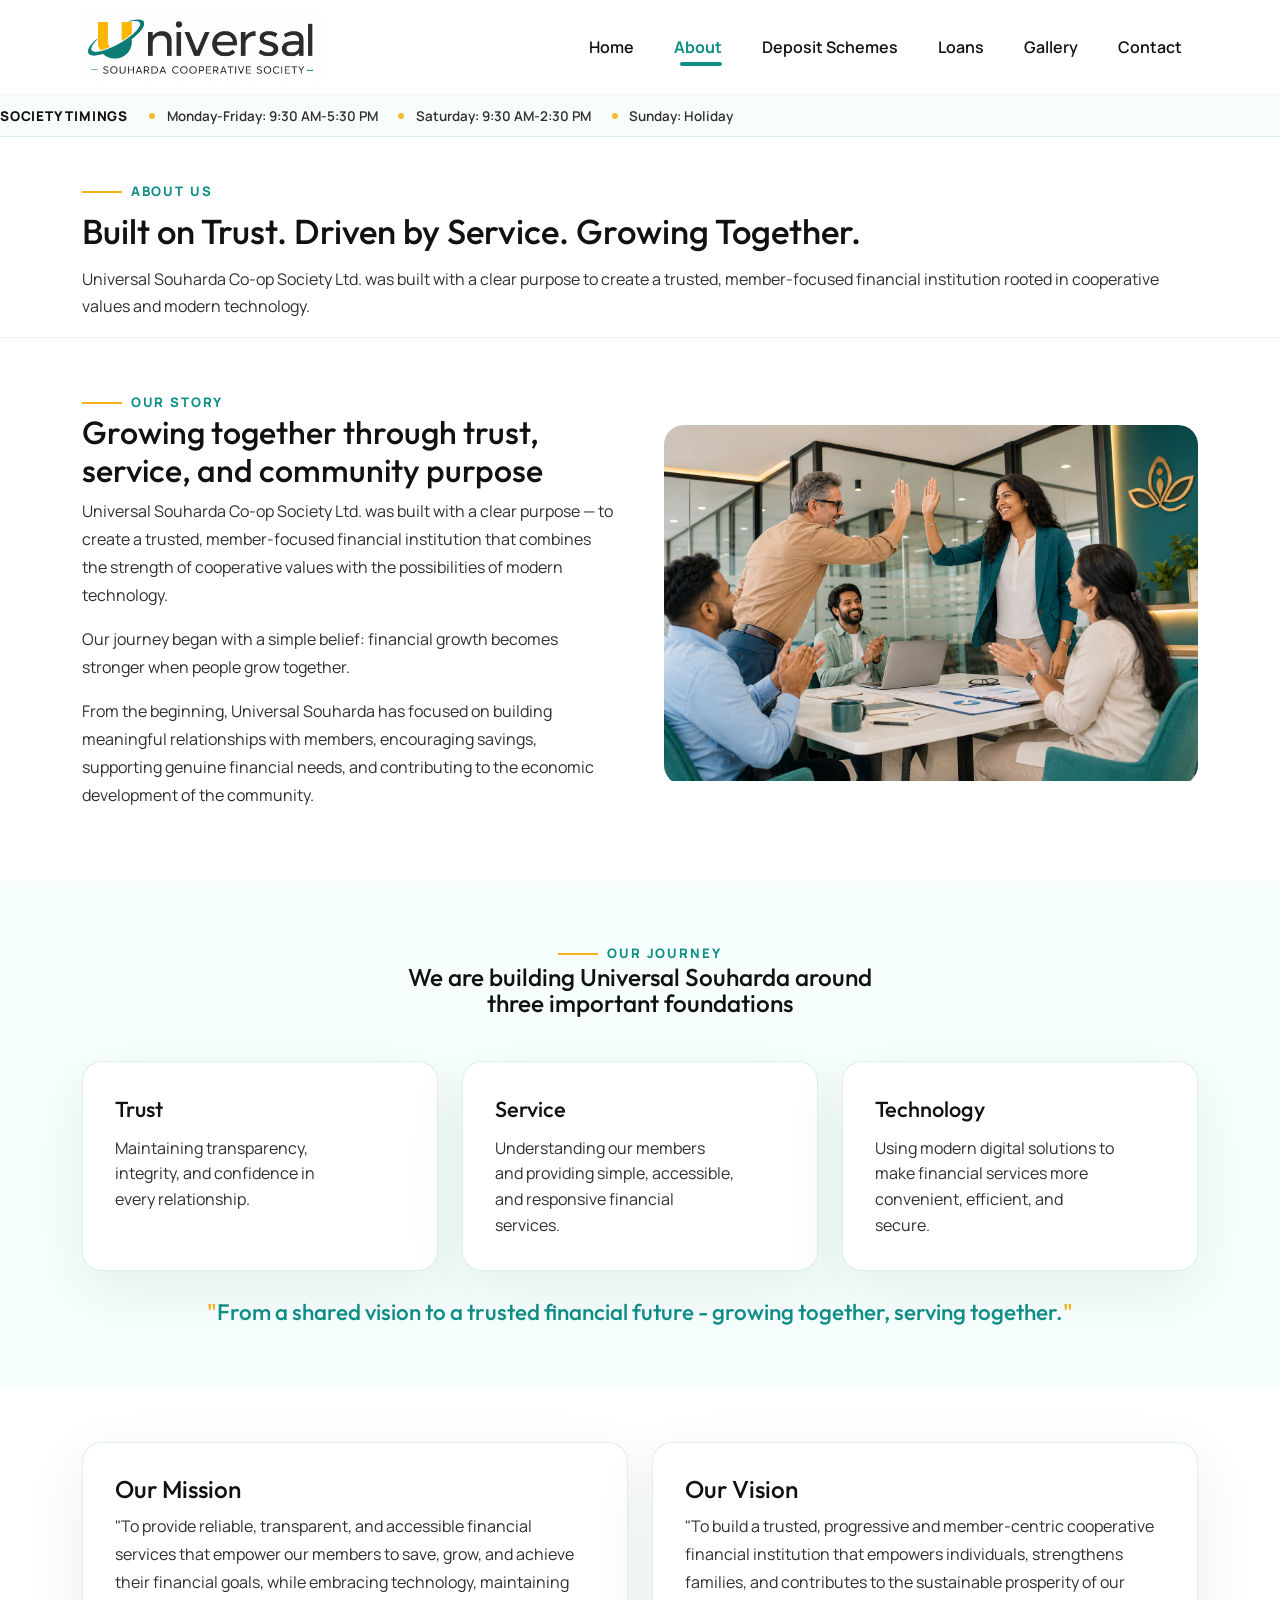
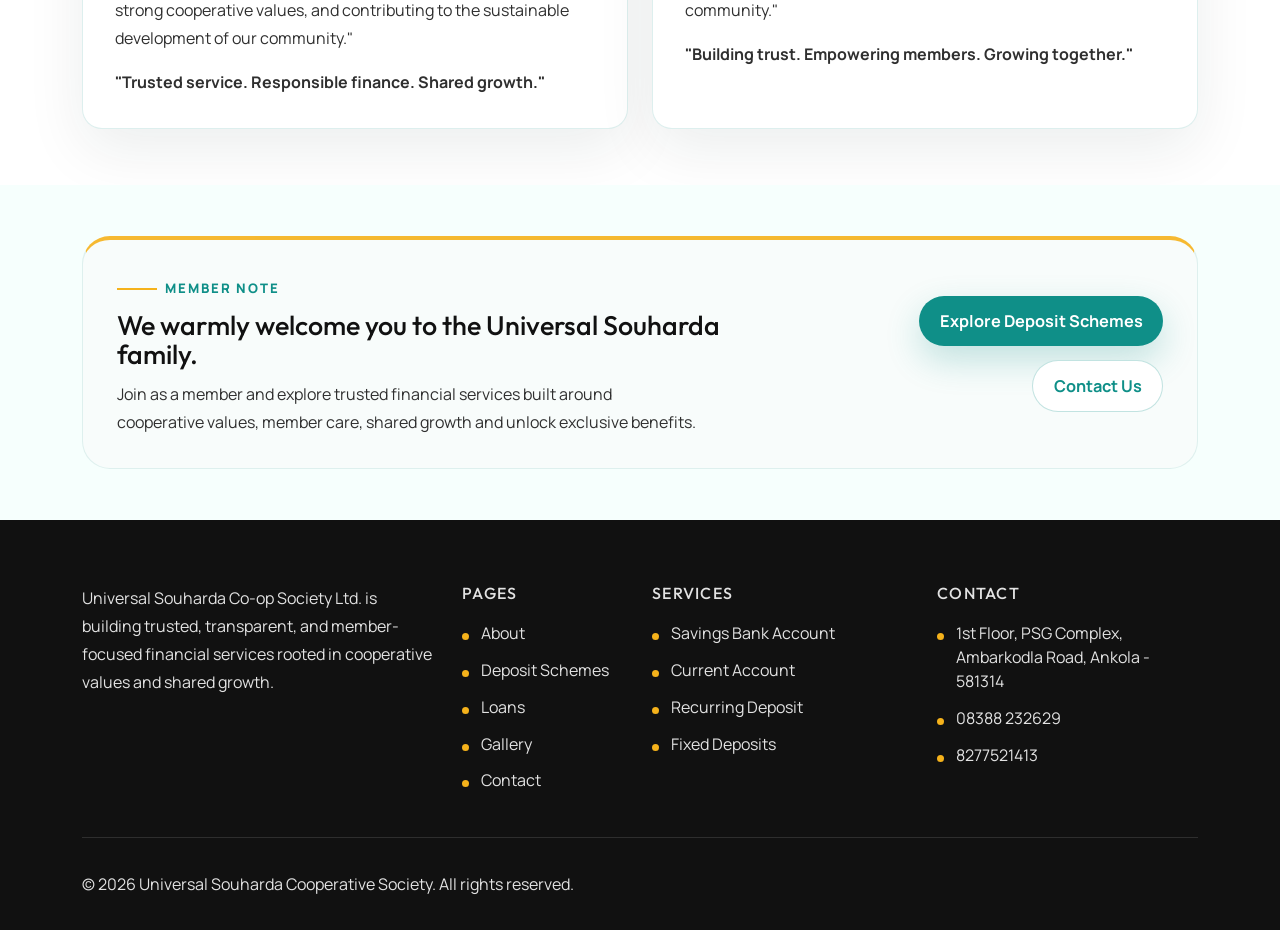
==== commit a4ab89bf: "keywords updated" ====
--- a/about.html
+++ b/about.html
@@ -4,7 +4,8 @@
   <meta charset="UTF-8">
   <meta name="viewport" content="width=device-width, initial-scale=1.0">
   <title>Universal Souharda Cooperative Society | About</title>
-  <meta name="description" content="Learn about Universal Souharda Cooperative Society, our story, journey, mission, vision, and core values.">
+  <meta name="description" content="Learn about Universal Souharda Cooperative Society in Ankola, including our story, mission, vision, staff, and board of directors.">
+  <meta name="keywords" content="Universal Souharda Co-Op, Universal Co-Op, Universal Society Ankola, Co-Operative Society Ankola, Universal Souharda Ankola, Ankola Souharda">
   <link rel="icon" href="assets/favicon/favicon.ico">
   <link rel="icon" type="image/png" sizes="32x32" href="assets/favicon/favicon-32x32.png">
   <link rel="icon" type="image/png" sizes="16x16" href="assets/favicon/favicon-16x16.png">
--- a/assets/css/style.css
+++ b/assets/css/style.css
@@ -190,11 +190,17 @@
   color: var(--brand-ink);
   font-weight: 600;
   padding: 0.75rem 1rem !important;
-}
-
-.nav-link.active,
+  transition: color 0.2s ease;
+}
+
 .nav-link:hover {
   color: var(--brand-teal);
+}
+
+.site-navbar .nav-link.active,
+.site-navbar .navbar-nav .nav-link.active {
+  color: var(--brand-teal);
+  font-weight: 700;
 }
 
 .dropdown-toggle::after {
@@ -236,12 +242,13 @@
 
 .gallery-dropdown-menu .dropdown-item.active,
 .gallery-dropdown-menu .dropdown-item:active {
-  background: rgba(15, 143, 136, 0.1);
+  background: rgba(15, 143, 136, 0.14);
   color: var(--brand-teal);
 }
 
 .gallery-dropdown-menu .dropdown-item.active {
   padding-left: 0.95rem;
+  box-shadow: inset 2px 0 0 rgba(245, 178, 27, 0.95);
 }
 
 .nav-link.dropdown-toggle.show {
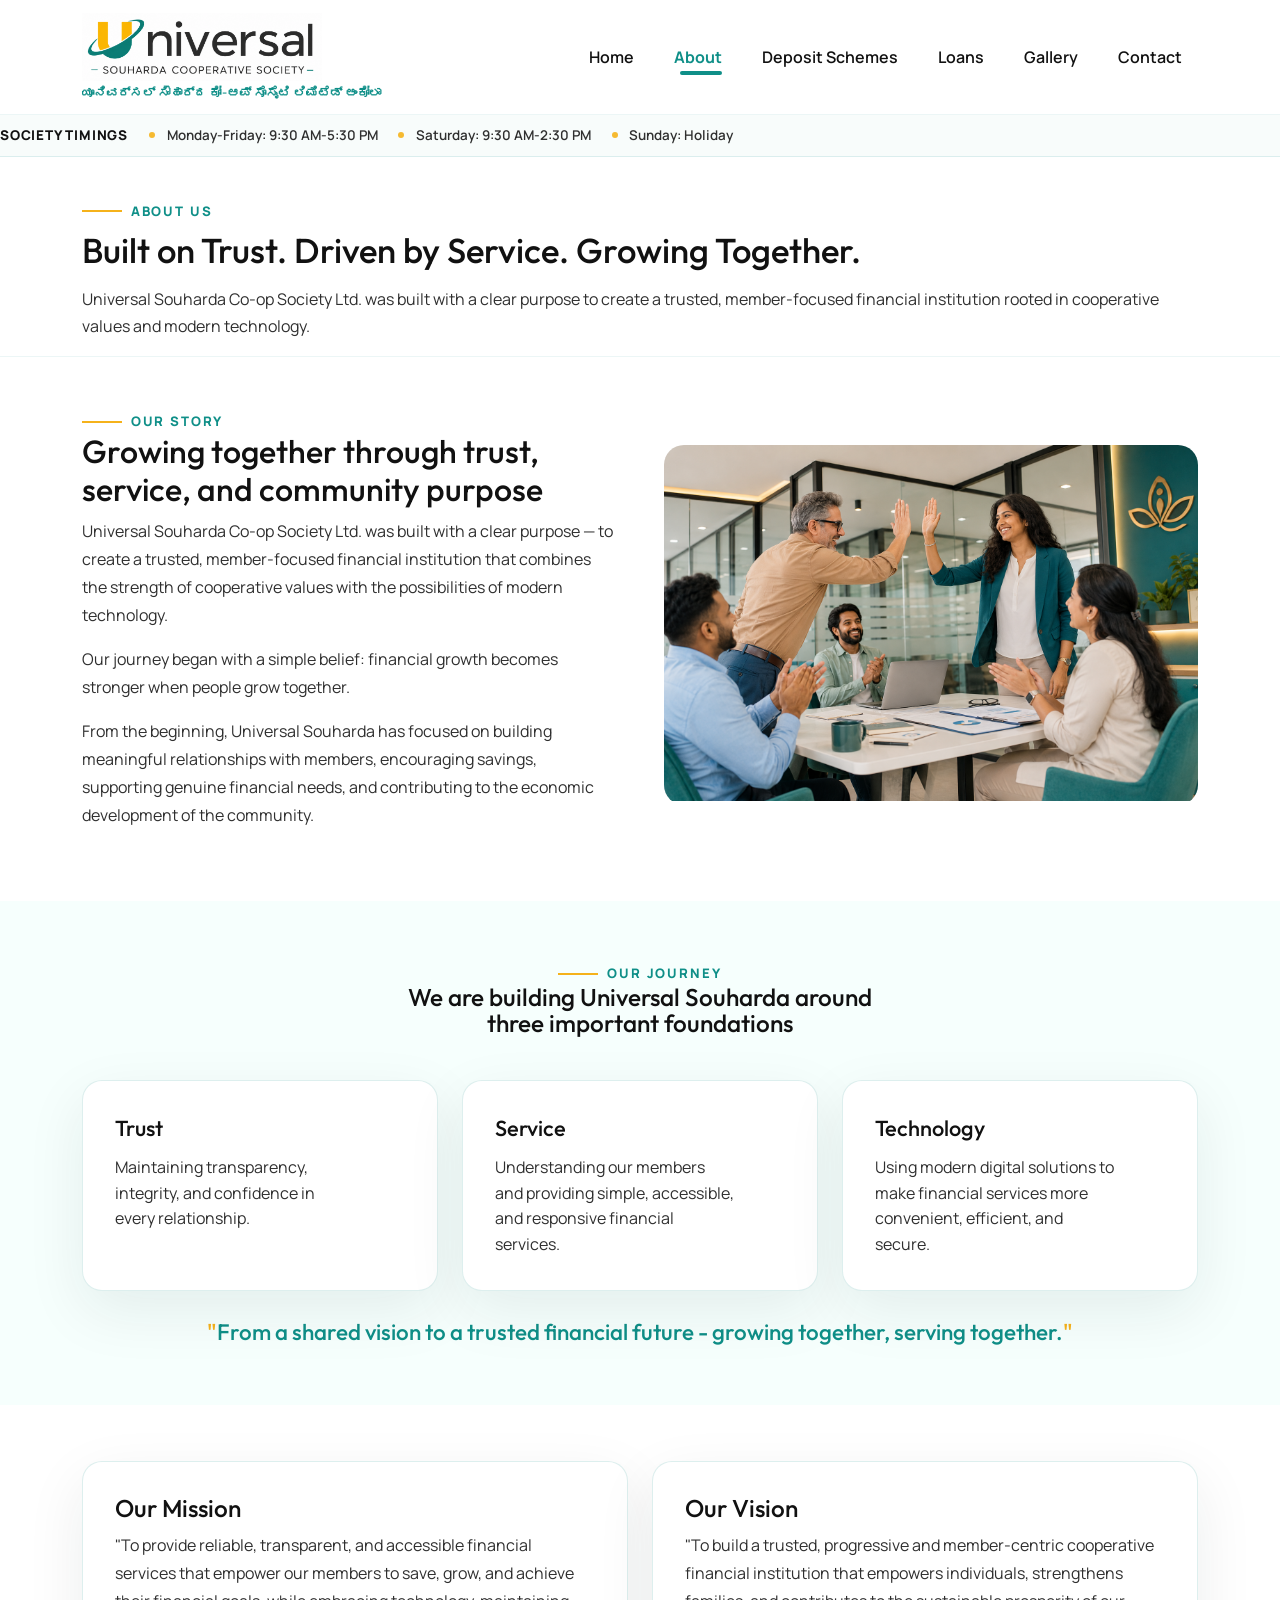
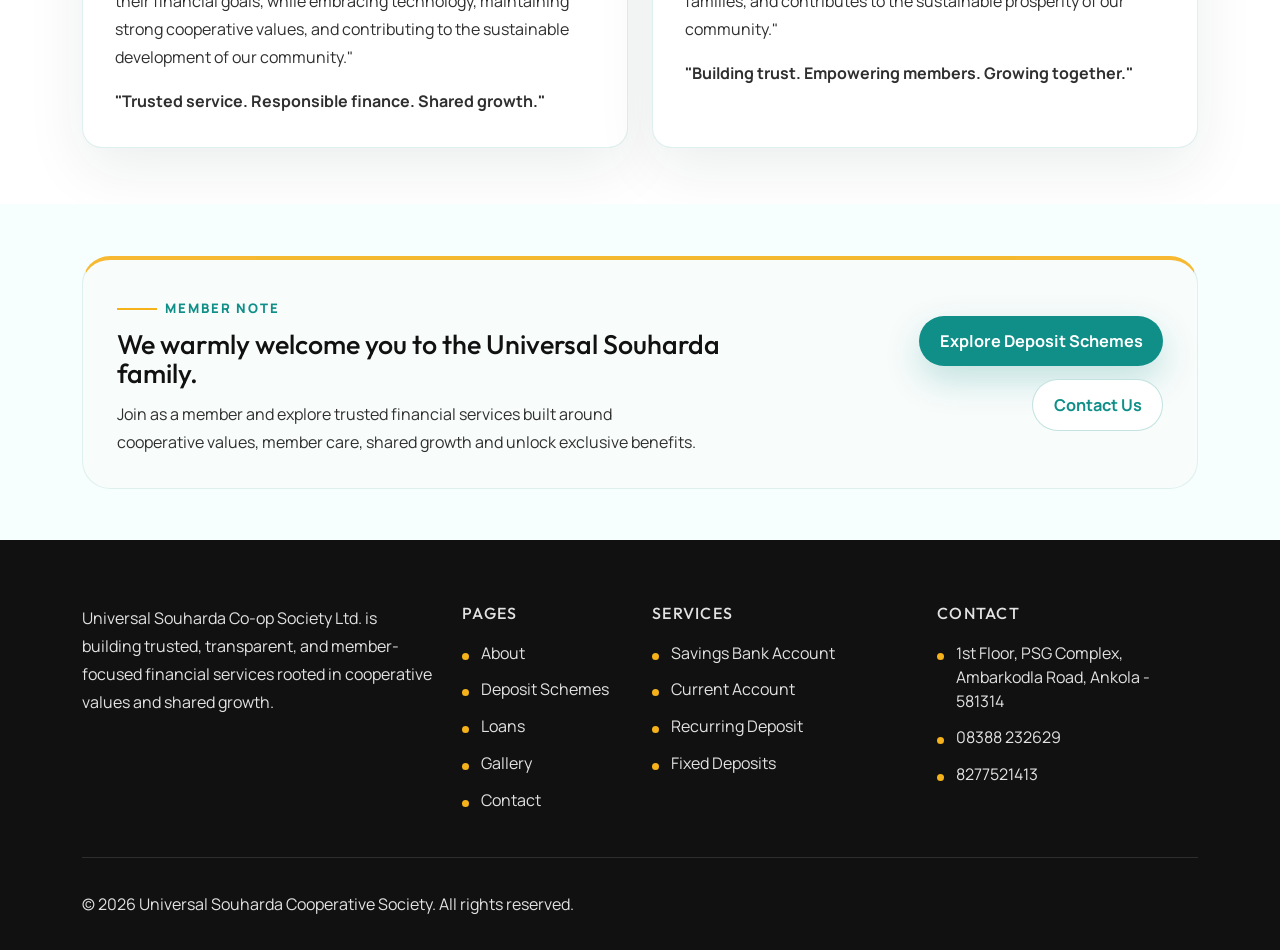
==== commit b352d020: "kannada name updated in all pages" ====
--- a/about.html
+++ b/about.html
@@ -6,6 +6,17 @@
   <title>Universal Souharda Cooperative Society | About</title>
   <meta name="description" content="Learn about Universal Souharda Cooperative Society in Ankola, including our story, mission, vision, staff, and board of directors.">
   <meta name="keywords" content="Universal Souharda Co-Op, Universal Co-Op, Universal Society Ankola, Co-Operative Society Ankola, Universal Souharda Ankola, Ankola Souharda">
+  <link rel="canonical" href="https://universalsouhardha.com/about.html">
+  <meta property="og:title" content="Universal Souharda Cooperative Society | About">
+  <meta property="og:description" content="Learn about Universal Souharda Cooperative Society in Ankola, including our story, mission, vision, staff, and board of directors.">
+  <meta property="og:type" content="website">
+  <meta property="og:url" content="https://universalsouhardha.com/about.html">
+  <meta property="og:image" content="https://universalsouhardha.com/assets/about/management.png">
+  <meta property="og:site_name" content="Universal Souharda Cooperative Society">
+  <meta name="twitter:card" content="summary_large_image">
+  <meta name="twitter:title" content="Universal Souharda Cooperative Society | About">
+  <meta name="twitter:description" content="Learn about Universal Souharda Cooperative Society in Ankola, including our story, mission, vision, staff, and board of directors.">
+  <meta name="twitter:image" content="https://universalsouhardha.com/assets/about/management.png">
   <link rel="icon" href="assets/favicon/favicon.ico">
   <link rel="icon" type="image/png" sizes="32x32" href="assets/favicon/favicon-32x32.png">
   <link rel="icon" type="image/png" sizes="16x16" href="assets/favicon/favicon-16x16.png">
@@ -21,7 +32,10 @@
   <nav class="navbar navbar-expand-lg site-navbar sticky-top">
     <div class="container">
       <a class="navbar-brand" href="index.html">
-        <img class="brand-logo" src="assets/images/logo.png" alt="Universal Souharda Cooperative Society logo">
+        <span class="brand-logo-wrap">
+          <img class="brand-logo" src="assets/images/logo.png" alt="Universal Souharda Cooperative Society logo">
+          <span class="brand-logo-local">ಯೂನಿವರ್ಸಲ್ ಸೌಹಾರ್ದ ಕೋ-ಆಪ್ ಸೊಸೈಟಿ ಲಿಮಿಟೆಡ್ ಅಂಕೋಲಾ</span>
+        </span>
       </a>
       <button class="navbar-toggler border-0 shadow-none" type="button" data-bs-toggle="collapse" data-bs-target="#mainNav" aria-controls="mainNav" aria-expanded="false" aria-label="Toggle navigation">
         <span class="navbar-toggler-icon"></span>
@@ -223,6 +237,26 @@
             </div>
           </div>
         </div>
+        <div class="about-bod-divider" aria-hidden="true"></div>
+        <div class="chairperson-message">
+          <div class="chairperson-message__head">
+            <span class="eyebrow">Chairperson's Message</span>
+            <h2>A Message from the Chairperson</h2>
+            <p>A note of trust, responsibility, and shared growth for members and the community.</p>
+          </div>
+          <div class="chairperson-message__body">
+            <p>It gives me immense pleasure to welcome you to Universal Souharda Co-operative Society Ltd.</p>
+            <p>Our institution was established with a clear purpose to build a trusted, transparent, and member-focused financial organization that contributes to the economic growth of our community.</p>
+            <p>At Universal Souharda, we believe that trust is the foundation of every financial relationship. We are committed to providing responsible financial services, embracing technology, maintaining transparency, and continuously improving our service to members.</p>
+            <p>Our goal is not only to grow as an institution, but also to grow together with our members and the community we serve. With the continued support and confidence of our members, we look forward to creating a stronger and more prosperous future.</p>
+            <p>Thank you for being a valued part of the Universal Souharda family.</p>
+          </div>
+          <div class="chairperson-message__signature">
+            <span>Warm regards,</span>
+            <strong>Chairperson</strong>
+            <span>Universal Souharda Co-operative Society Ltd.</span>
+          </div>
+        </div>
       </div>
     </section>
 
--- a/assets/css/style.css
+++ b/assets/css/style.css
@@ -161,6 +161,22 @@
   height: auto;
   display: block;
   object-fit: contain;
+}
+
+.brand-logo-wrap {
+  display: inline-flex;
+  flex-direction: column;
+  align-items: flex-start;
+  gap: 0.2rem;
+}
+
+.brand-logo-local {
+  display: block;
+  font-size: 0.78rem;
+  line-height: 1.3;
+  font-weight: 600;
+  color: var(--brand-teal);
+  letter-spacing: 0.01em;
 }
 
 .brand-logo--footer {
@@ -2082,15 +2098,15 @@
 
 .about-bod-layout {
   display: grid;
-  grid-template-columns: minmax(0, 1fr) minmax(280px, 320px);
-  gap: 2.2rem 3rem;
+  grid-template-columns: minmax(0, 1.15fr) minmax(280px, 340px);
+  gap: 2rem 2.5rem;
   align-items: center;
   max-width: 1040px;
   margin: 0 auto;
 }
 
 .about-bod-copy {
-  max-width: 39rem;
+  max-width: 42rem;
 }
 
 .about-bod-copy .eyebrow {
@@ -2099,35 +2115,37 @@
 
 .about-bod-copy h2 {
   margin-bottom: 1.1rem;
-  max-width: 14ch;
-  font-size: clamp(2.1rem, 3.2vw, 3.15rem);
-  line-height: 1.03;
+  max-width: 15ch;
+  font-size: clamp(2rem, 3vw, 3rem);
+  line-height: 1.05;
   letter-spacing: -0.03em;
+  color: #18263a;
 }
 
 .about-bod-copy p {
   margin-bottom: 0;
-  max-width: 34ch;
+  max-width: 44ch;
   color: var(--brand-muted);
   font-size: 1.02rem;
   line-height: 1.8;
 }
 
 .about-bod-profile {
-  max-width: 320px;
+  max-width: 340px;
   margin: 0 auto;
+  width: 100%;
+  position: relative;
   text-align: center;
-  position: relative;
 }
 
 .about-bod-profile__media {
   position: relative;
   aspect-ratio: 4 / 5;
-  padding: 0.38rem;
-  border-radius: 18px;
-  border: 1px solid rgba(203, 210, 214, 0.42);
+  padding: 0.42rem;
+  border-radius: 18px 18px 14px 14px;
+  border: 1px solid rgba(15, 143, 136, 0.12);
   background: #ffffff;
-  box-shadow: 0 8px 18px rgba(18, 38, 36, 0.03);
+  box-shadow: 0 14px 28px rgba(18, 38, 36, 0.05);
   overflow: hidden;
 }
 
@@ -2145,33 +2163,139 @@
 }
 
 .about-bod-profile__body {
-  padding-top: 1rem;
+  padding: 0.95rem 0 0.15rem;
+  text-align: center;
 }
 
 .about-bod-profile__body h3 {
   margin-bottom: 0;
   font-family: "Outfit", sans-serif;
-  font-size: clamp(1.16rem, 1.45vw, 1.26rem);
+  font-size: clamp(1.16rem, 1.45vw, 1.28rem);
   font-weight: 700;
   line-height: 1.3;
+  color: #18263a;
+}
+
+.about-bod-profile__body p {
+  margin: 0;
+  color: #6a7280;
+  font-size: 0.94rem;
+  line-height: 1.6;
 }
 
 .about-bod-profile__body::after {
   content: "";
   display: block;
-  width: 46px;
+  width: 44px;
   height: 2px;
-  margin: 0.7rem auto 0;
+  margin: 0.72rem auto 0;
   border-radius: 999px;
   background: linear-gradient(90deg, rgba(15, 143, 136, 0.75) 0 64%, rgba(245, 178, 27, 0.9) 64% 100%);
+}
+
+.about-bod-divider {
+  max-width: 1040px;
+  height: 1px;
+  margin: 2rem auto 0;
+  background: linear-gradient(90deg, rgba(15, 143, 136, 0) 0%, rgba(15, 143, 136, 0.14) 18%, rgba(15, 143, 136, 0.14) 82%, rgba(15, 143, 136, 0) 100%);
+}
+
+.chairperson-message {
+  max-width: 980px;
+  margin: 1.55rem auto 0;
+  padding: 2rem 2.15rem 1.8rem;
+  border: 1px solid rgba(203, 210, 214, 0.7);
+  border-radius: 16px;
+  background: #ffffff;
+  box-shadow: 0 12px 26px rgba(18, 38, 36, 0.045);
+}
+
+.chairperson-message__head {
+  margin-bottom: 1rem;
+}
+
+.chairperson-message__head .eyebrow {
+  margin-bottom: 0.55rem;
+}
+
+.chairperson-message__head h2 {
+  margin: 0;
+  font-size: clamp(1.5rem, 2vw, 2rem);
+  line-height: 1.1;
+  color: #18263a;
+}
+
+.chairperson-message__head p {
+  margin: 0.72rem 0 0;
+  max-width: 58ch;
+  color: #6a7280;
+  font-size: 0.96rem;
+  line-height: 1.72;
+}
+
+.chairperson-message__body {
+  max-width: 72ch;
+}
+
+.chairperson-message__body p {
+  margin: 0 0 1rem;
+  font-size: 0.98rem;
+  line-height: 1.78;
+}
+
+.chairperson-message__body p:last-child {
+  margin-bottom: 0;
+}
+
+.chairperson-message__body p:first-child {
+  position: relative;
+  padding-left: 2.15rem;
+}
+
+.chairperson-message__body p:first-child::before {
+  content: "";
+  position: absolute;
+  left: 0;
+  top: 0.3rem;
+  width: 1.3rem;
+  height: 1rem;
+  border-left: 2px solid rgba(15, 143, 136, 0.9);
+  border-top: 2px solid rgba(245, 178, 27, 0.95);
+  border-top-left-radius: 12px;
+}
+
+.chairperson-message__signature {
+  margin-top: 1rem;
+  padding: 1rem 0 0;
+  border-top: 1px solid rgba(15, 143, 136, 0.1);
+  display: flex;
+  flex-direction: column;
+  gap: 0.16rem;
+  max-width: 72ch;
+}
+
+.chairperson-message__signature strong {
+  font-family: "Outfit", sans-serif;
+  font-size: 1rem;
+  color: #18263a;
+}
+
+.chairperson-message__signature span {
+  color: #6a7280;
+  font-size: 0.93rem;
+  font-weight: 600;
+}
+
+.chairperson-message__signature span:last-child {
+  color: var(--brand-teal);
 }
 
 @media (max-width: 991.98px) {
   .about-bod-layout {
     grid-template-columns: 1fr;
-    gap: 2.15rem;
+    gap: 1.8rem;
     justify-items: center;
-    text-align: center;
+    text-align: left;
   }
 
   .about-bod-copy {
@@ -2184,6 +2308,30 @@
 
   .about-bod-copy p {
     max-width: none;
+  }
+
+  .about-bod-profile {
+    max-width: 320px;
+  }
+
+  .about-bod-divider {
+    margin-top: 1.7rem;
+  }
+
+  .chairperson-message {
+    margin-top: 1.3rem;
+    max-width: 100%;
+    padding: 1.45rem 1.2rem 1.35rem;
+  }
+
+  .chairperson-message__head p,
+  .chairperson-message__body,
+  .chairperson-message__signature {
+    max-width: none;
+  }
+
+  .chairperson-message__body p:first-child {
+    padding-left: 1.65rem;
   }
 }
 
